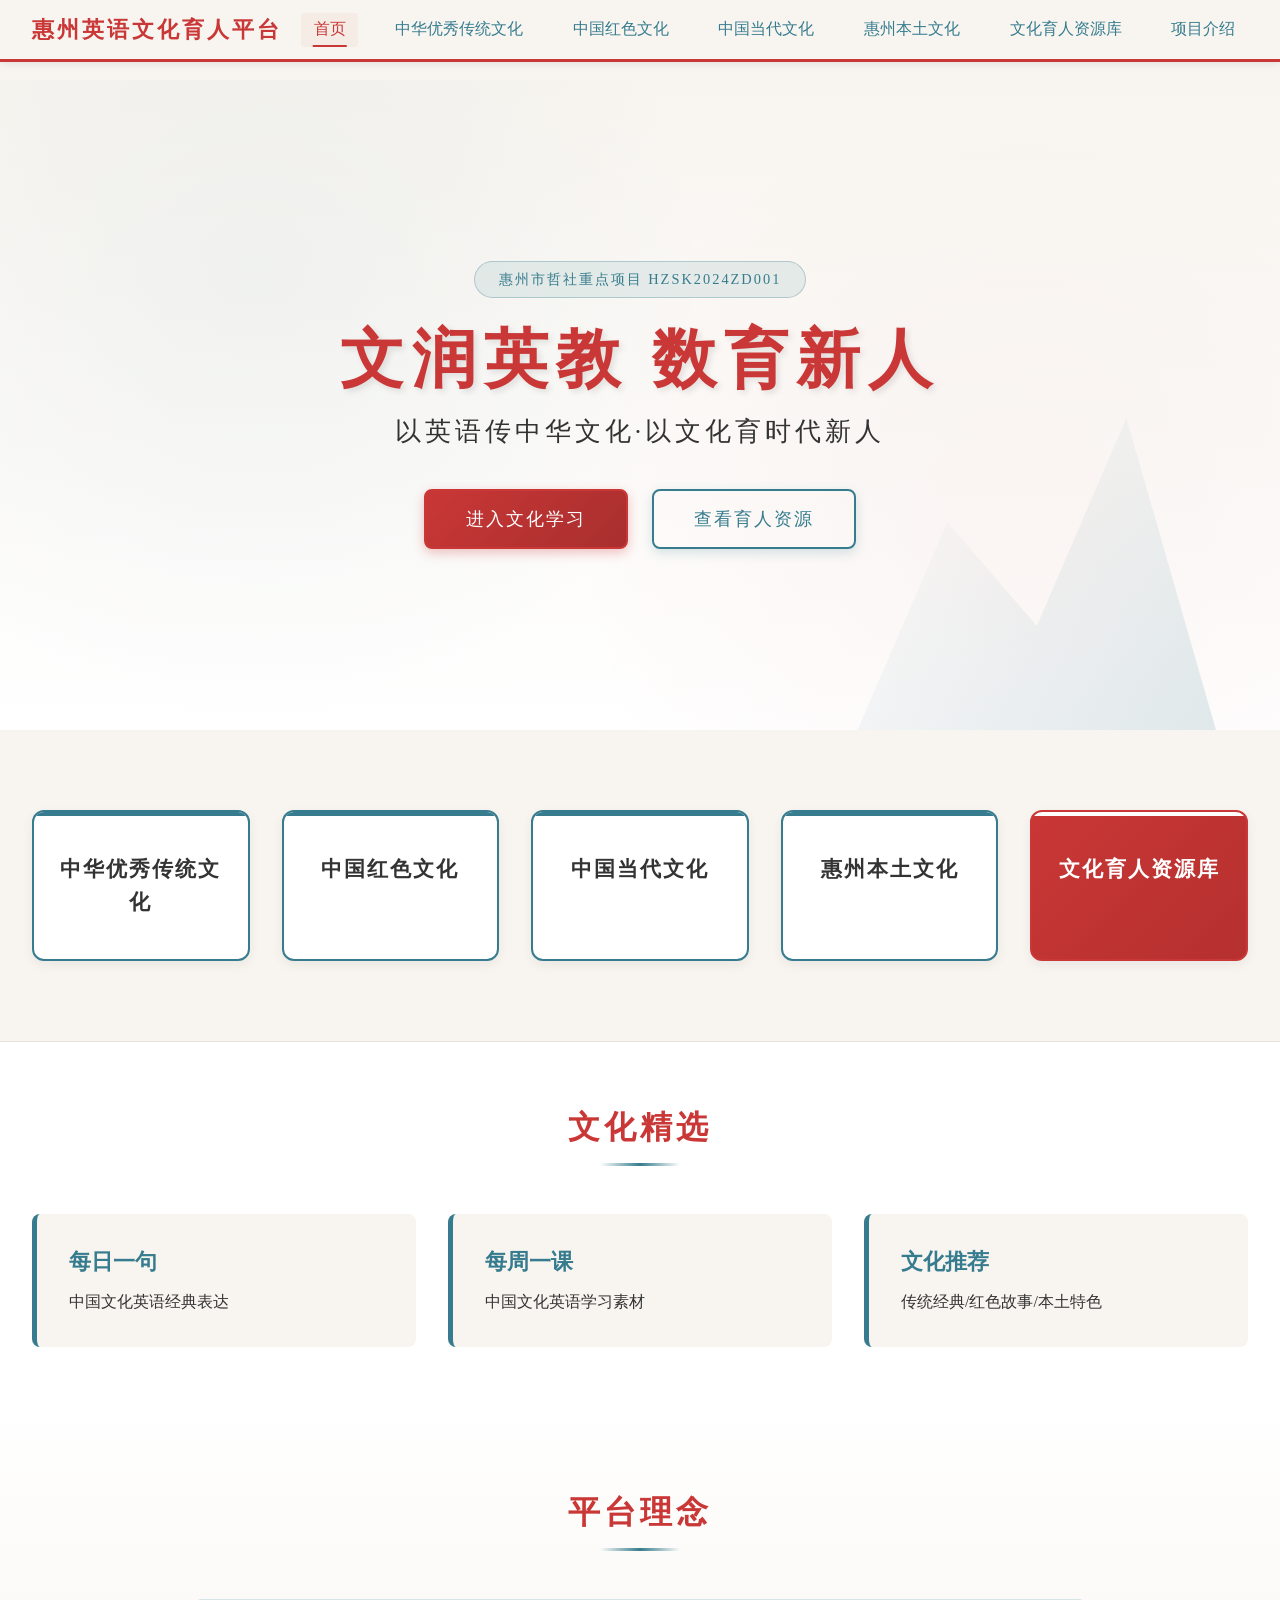
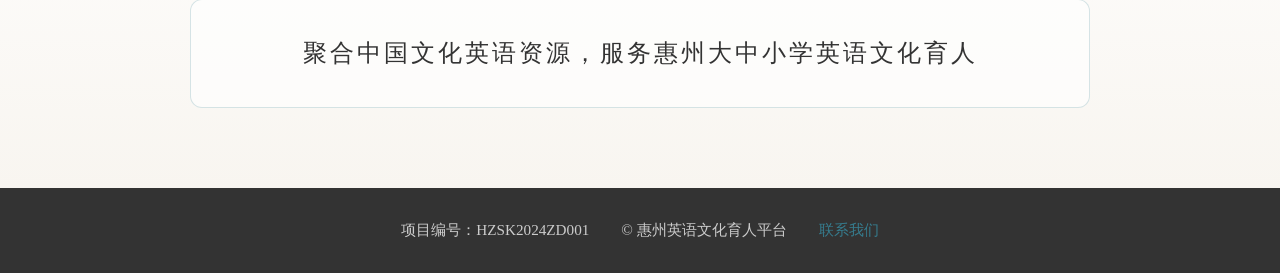
==== index.html @ 1f2c9851 "一和二" ====
<!DOCTYPE html>
<html lang="zh-CN">
<head>
    <meta charset="UTF-8">
    <meta name="viewport" content="width=device-width, initial-scale=1.0">
    <title>文润英教 数育新人 - 惠州英语文化育人平台</title>
    <style>
        * {
            margin: 0;
            padding: 0;
            box-sizing: border-box;
        }

        :root {
            --china-red: #C93736;
            --elegant-cyan: #367C8E;
            --beige-bg: #F8F5F0;
            --text-dark: #333333;
            --text-light: #ffffff;
        }

        body {
            min-height: 100vh;
            background-color: var(--beige-bg);
            font-family: "Songti SC", "SimSun", serif;
            color: var(--text-dark);
            overflow-x: hidden;
        }

        /* 顶部固定导航 */
        .main-header {
            position: fixed;
            top: 0;
            width: 100%;
            background: rgba(248, 245, 240, 0.98);
            border-bottom: 3px solid var(--china-red);
            z-index: 1000;
            box-shadow: 0 2px 8px rgba(0,0,0,0.08);
        }

        .nav-container {
            max-width: 1400px;
            margin: 0 auto;
            padding: 0.8rem 2rem;
            display: flex;
            justify-content: space-between;
            align-items: center;
        }

        .logo-area {
            font-size: 1.4rem;
            font-weight: bold;
            color: var(--china-red);
            letter-spacing: 3px;
        }

        .nav-menu {
            display: flex;
            gap: 1.5rem;
            flex-wrap: wrap;
        }

        .nav-item {
            text-decoration: none;
            color: var(--elegant-cyan);
            font-size: 1rem;
            font-weight: 500;
            padding: 0.4rem 0.8rem;
            border-radius: 4px;
            transition: all 0.3s ease;
            position: relative;
        }

        .nav-item:hover,
        .nav-item.active {
            color: var(--china-red);
            background: rgba(201, 55, 54, 0.05);
        }

        .nav-item.active::after {
            content: "";
            position: absolute;
            bottom: 0;
            left: 50%;
            transform: translateX(-50%);
            width: 60%;
            height: 2px;
            background: var(--china-red);
        }

        /* Banner 区域 */
        .banner-section {
            margin-top: 80px;
            min-height: 650px;
            display: flex;
            align-items: center;
            justify-content: center;
            text-align: center;
            position: relative;
            overflow: hidden;
            background: linear-gradient(180deg, var(--beige-bg) 0%, #fff 100%);
        }

        /* 祥云背景装饰 */
        .banner-section::before {
            content: "";
            position: absolute;
            top: 0;
            left: 0;
            right: 0;
            bottom: 0;
            background-image: 
                radial-gradient(circle at 20% 30%, rgba(54, 124, 142, 0.08) 0%, transparent 40%),
                radial-gradient(circle at 80% 70%, rgba(201, 55, 54, 0.06) 0%, transparent 40%);
            opacity: 0.6;
            z-index: 0;
        }

        /* 东坡剪影装饰（右侧） */
        .dongpo-silhouette {
            position: absolute;
            right: 5%;
            bottom: 0;
            width: 35%;
            height: 80%;
            background: linear-gradient(135deg, transparent 40%, rgba(54, 124, 142, 0.15) 100%);
            clip-path: polygon(20% 100%, 40% 60%, 60% 80%, 80% 40%, 100% 100%);
            z-index: 0;
        }

        .banner-content {
            position: relative;
            z-index: 1;
            max-width: 900px;
            padding: 0 2rem;
        }

        .project-tag {
            display: inline-block;
            background: rgba(54, 124, 142, 0.1);
            color: var(--elegant-cyan);
            padding: 0.5rem 1.5rem;
            border-radius: 50px;
            font-size: 0.9rem;
            letter-spacing: 2px;
            margin-bottom: 1.5rem;
            border: 1px solid rgba(54, 124, 142, 0.3);
        }

        .main-title {
            font-size: 4rem;
            color: var(--china-red);
            margin-bottom: 1rem;
            font-weight: bold;
            text-shadow: 3px 3px 6px rgba(0,0,0,0.1);
            letter-spacing: 8px;
            line-height: 1.2;
        }

        .sub-title {
            font-size: 1.6rem;
            color: var(--text-dark);
            margin-bottom: 2.5rem;
            letter-spacing: 4px;
            font-weight: 400;
        }

        .banner-actions {
            display: flex;
            gap: 1.5rem;
            justify-content: center;
            flex-wrap: wrap;
        }

        .btn {
            display: inline-block;
            padding: 1rem 2.5rem;
            font-size: 1.1rem;
            text-decoration: none;
            border-radius: 8px;
            transition: all 0.3s ease;
            font-weight: 500;
            letter-spacing: 2px;
            cursor: pointer;
        }

        .btn-primary {
            background: linear-gradient(135deg, var(--china-red), #a82f2e);
            color: var(--text-light);
            border: 2px solid var(--china-red);
            box-shadow: 0 4px 12px rgba(201, 55, 54, 0.3);
        }

        .btn-primary:hover {
            transform: translateY(-3px);
            box-shadow: 0 8px 20px rgba(201, 55, 54, 0.4);
        }

        .btn-secondary {
            background: transparent;
            color: var(--elegant-cyan);
            border: 2px solid var(--elegant-cyan);
            box-shadow: 0 4px 12px rgba(54, 124, 142, 0.2);
        }

        .btn-secondary:hover {
            background: rgba(54, 124, 142, 0.08);
            transform: translateY(-3px);
            box-shadow: 0 8px 20px rgba(54, 124, 142, 0.3);
        }

        /* 五大文化核心入口 */
        .core-entries-section {
            padding: 5rem 2rem;
            max-width: 1400px;
            margin: 0 auto;
        }

        .entry-grid {
            display: grid;
            grid-template-columns: repeat(5, 1fr);
            gap: 2rem;
        }

        .culture-card {
            background: #ffffff;
            border: 2px solid var(--elegant-cyan);
            border-radius: 12px;
            padding: 2.5rem 1.5rem;
            text-align: center;
            cursor: pointer;
            transition: all 0.3s ease;
            position: relative;
            overflow: hidden;
            box-shadow: 0 4px 12px rgba(0,0,0,0.06);
        }

        .culture-card::before {
            content: "";
            position: absolute;
            top: 0;
            left: 0;
            right: 0;
            height: 4px;
            background: var(--elegant-cyan);
            transition: all 0.3s;
        }

        .culture-card:hover {
            transform: translateY(-8px);
            box-shadow: 0 12px 28px rgba(0,0,0,0.12);
        }

        .culture-card:hover::before {
            height: 6px;
            background: var(--china-red);
        }

        .culture-card h3 {
            font-size: 1.3rem;
            color: var(--text-dark);
            font-weight: 600;
            letter-spacing: 2px;
            line-height: 1.6;
        }

        .culture-card.highlight {
            background: linear-gradient(135deg, var(--china-red), #b5302f);
            border-color: var(--china-red);
        }

        .culture-card.highlight h3 {
            color: var(--text-light);
        }

        .culture-card.highlight::before {
            background: var(--text-light);
        }

        /* 文化精选区 */
        .selection-section {
            padding: 4rem 2rem;
            background: #ffffff;
            border-top: 1px solid #e8e4dc;
        }

        .container {
            max-width: 1400px;
            margin: 0 auto;
        }

        .section-title {
            font-size: 2rem;
            color: var(--china-red);
            text-align: center;
            margin-bottom: 3rem;
            letter-spacing: 4px;
            position: relative;
            padding-bottom: 1rem;
        }

        .section-title::after {
            content: "";
            position: absolute;
            bottom: 0;
            left: 50%;
            transform: translateX(-50%);
            width: 80px;
            height: 3px;
            background: linear-gradient(90deg, transparent, var(--elegant-cyan), transparent);
        }

        .selection-grid {
            display: grid;
            grid-template-columns: repeat(3, 1fr);
            gap: 2rem;
        }

        .selection-item {
            background: var(--beige-bg);
            border-left: 5px solid var(--elegant-cyan);
            padding: 2rem;
            border-radius: 8px;
            transition: all 0.3s ease;
            cursor: pointer;
        }

        .selection-item:hover {
            transform: translateX(8px);
            box-shadow: 0 6px 16px rgba(0,0,0,0.08);
        }

        .selection-item h4 {
            font-size: 1.4rem;
            color: var(--elegant-cyan);
            margin-bottom: 0.8rem;
            font-weight: 600;
        }

        .selection-item p {
            font-size: 1rem;
            color: var(--text-dark);
            line-height: 1.6;
        }

        /* 平台理念区 */
        .concept-section {
            padding: 5rem 2rem;
            background: linear-gradient(180deg, #ffffff 0%, var(--beige-bg) 100%);
            text-align: center;
        }

        .concept-text {
            font-size: 1.5rem;
            color: var(--text-dark);
            max-width: 900px;
            margin: 0 auto;
            line-height: 1.8;
            letter-spacing: 3px;
            padding: 2rem;
            background: rgba(255,255,255,0.6);
            border-radius: 12px;
            border: 1px solid rgba(54, 124, 142, 0.2);
        }

        /* 底部Footer */
        .site-footer {
            background: var(--text-dark);
            color: #cccccc;
            padding: 2rem;
            text-align: center;
        }

        .footer-info {
            display: flex;
            justify-content: center;
            gap: 2rem;
            flex-wrap: wrap;
            font-size: 0.95rem;
        }

        .footer-link {
            color: var(--elegant-cyan);
            text-decoration: none;
            transition: color 0.3s;
        }

        .footer-link:hover {
            color: var(--china-red);
        }

        /* 响应式设计 */
        @media (max-width: 1200px) {
            .entry-grid {
                grid-template-columns: repeat(3, 1fr);
            }
            .culture-card:nth-child(4),
            .culture-card:nth-child(5) {
                grid-column: span 1;
            }
        }

        @media (max-width: 768px) {
            .nav-container {
                flex-direction: column;
                gap: 1rem;
            }
            .nav-menu {
                justify-content: center;
            }
            .main-title {
                font-size: 2.5rem;
                letter-spacing: 4px;
            }
            .sub-title {
                font-size: 1.2rem;
            }
            .entry-grid {
                grid-template-columns: repeat(2, 1fr);
            }
            .culture-card:nth-child(4),
            .culture-card:nth-child(5) {
                grid-column: span 1;
            }
            .selection-grid {
                grid-template-columns: 1fr;
            }
            .dongpo-silhouette {
                display: none;
            }
        }
    </style>
</head>
<body>
    <!-- 顶部固定导航 -->
    <header class="main-header">
        <div class="nav-container">
            <div class="logo-area">惠州英语文化育人平台</div>
            <nav class="nav-menu">
                <a href="index.html" class="nav-item active">首页</a>
                <a href="traditional-culture.html" class="nav-item">中华优秀传统文化</a>
                <a href="#" class="nav-item">中国红色文化</a>
                <a href="#" class="nav-item">中国当代文化</a>
                <a href="#" class="nav-item">惠州本土文化</a>
                <a href="#" class="nav-item">文化育人资源库</a>
                <a href="#" class="nav-item">项目介绍</a>
            </nav>
        </div>
    </header>

    <!-- 首屏 Banner -->
    <section class="banner-section">
        <div class="dongpo-silhouette"></div>
        <div class="banner-content">
            <div class="project-tag">惠州市哲社重点项目 HZSK2024ZD001</div>
            <h1 class="main-title">文润英教 数育新人</h1>
            <p class="sub-title">以英语传中华文化·以文化育时代新人</p>
            <div class="banner-actions">
                <a href="#" class="btn btn-primary">进入文化学习</a>
                <a href="#" class="btn btn-secondary">查看育人资源</a>
            </div>
        </div>
    </section>

    <!-- 五大文化核心入口 -->
    <section class="core-entries-section">
        <div class="entry-grid">
            <a href="traditional-culture.html" class="culture-card" style="text-decoration: none;">
                <h3>中华优秀传统文化</h3>
            </a>
            <div class="culture-card">
                <h3>中国红色文化</h3>
            </div>
            <div class="culture-card">
                <h3>中国当代文化</h3>
            </div>
            <div class="culture-card">
                <h3>惠州本土文化</h3>
            </div>
            <a href="#" class="culture-card highlight" style="text-decoration: none;">
                <h3>文化育人资源库</h3>
            </a>
        </div>
    </section>

    <!-- 文化精选区 -->
    <section class="selection-section">
        <div class="container">
            <h2 class="section-title">文化精选</h2>
            <div class="selection-grid">
                <div class="selection-item">
                    <h4>每日一句</h4>
                    <p>中国文化英语经典表达</p>
                </div>
                <div class="selection-item">
                    <h4>每周一课</h4>
                    <p>中国文化英语学习素材</p>
                </div>
                <div class="selection-item">
                    <h4>文化推荐</h4>
                    <p>传统经典/红色故事/本土特色</p>
                </div>
            </div>
        </div>
    </section>

    <!-- 平台理念区 -->
    <section class="concept-section">
        <div class="container">
            <h2 class="section-title">平台理念</h2>
            <p class="concept-text">聚合中国文化英语资源，服务惠州大中小学英语文化育人</p>
        </div>
    </section>

    <!-- 底部Footer -->
    <footer class="site-footer">
        <div class="footer-info">
            <span>项目编号：HZSK2024ZD001</span>
            <span>© 惠州英语文化育人平台</span>
            <a href="#" class="footer-link">联系我们</a>
        </div>
    </footer>

    <script>
        // 导航栏交互效果
        document.querySelectorAll('.nav-item').forEach(item => {
            item.addEventListener('click', function(e) {
                const href = this.getAttribute('href');
                
                // 如果是空链接，阻止默认行为并只切换激活状态
                if (href === '#') {
                    e.preventDefault();
                    document.querySelectorAll('.nav-item').forEach(nav => nav.classList.remove('active'));
                    this.classList.add('active');
                }
                // 如果是有效链接，允许正常跳转，不阻止默认行为
            });
        });

        // 卡片点击效果
        document.querySelectorAll('.culture-card, .selection-item').forEach(card => {
            card.addEventListener('click', function() {
                console.log('Navigating to:', this.querySelector('h3')?.textContent || this.querySelector('h4')?.textContent);
                // 后续可添加实际跳转逻辑
            });
        });
    </script>
</body>
</html>
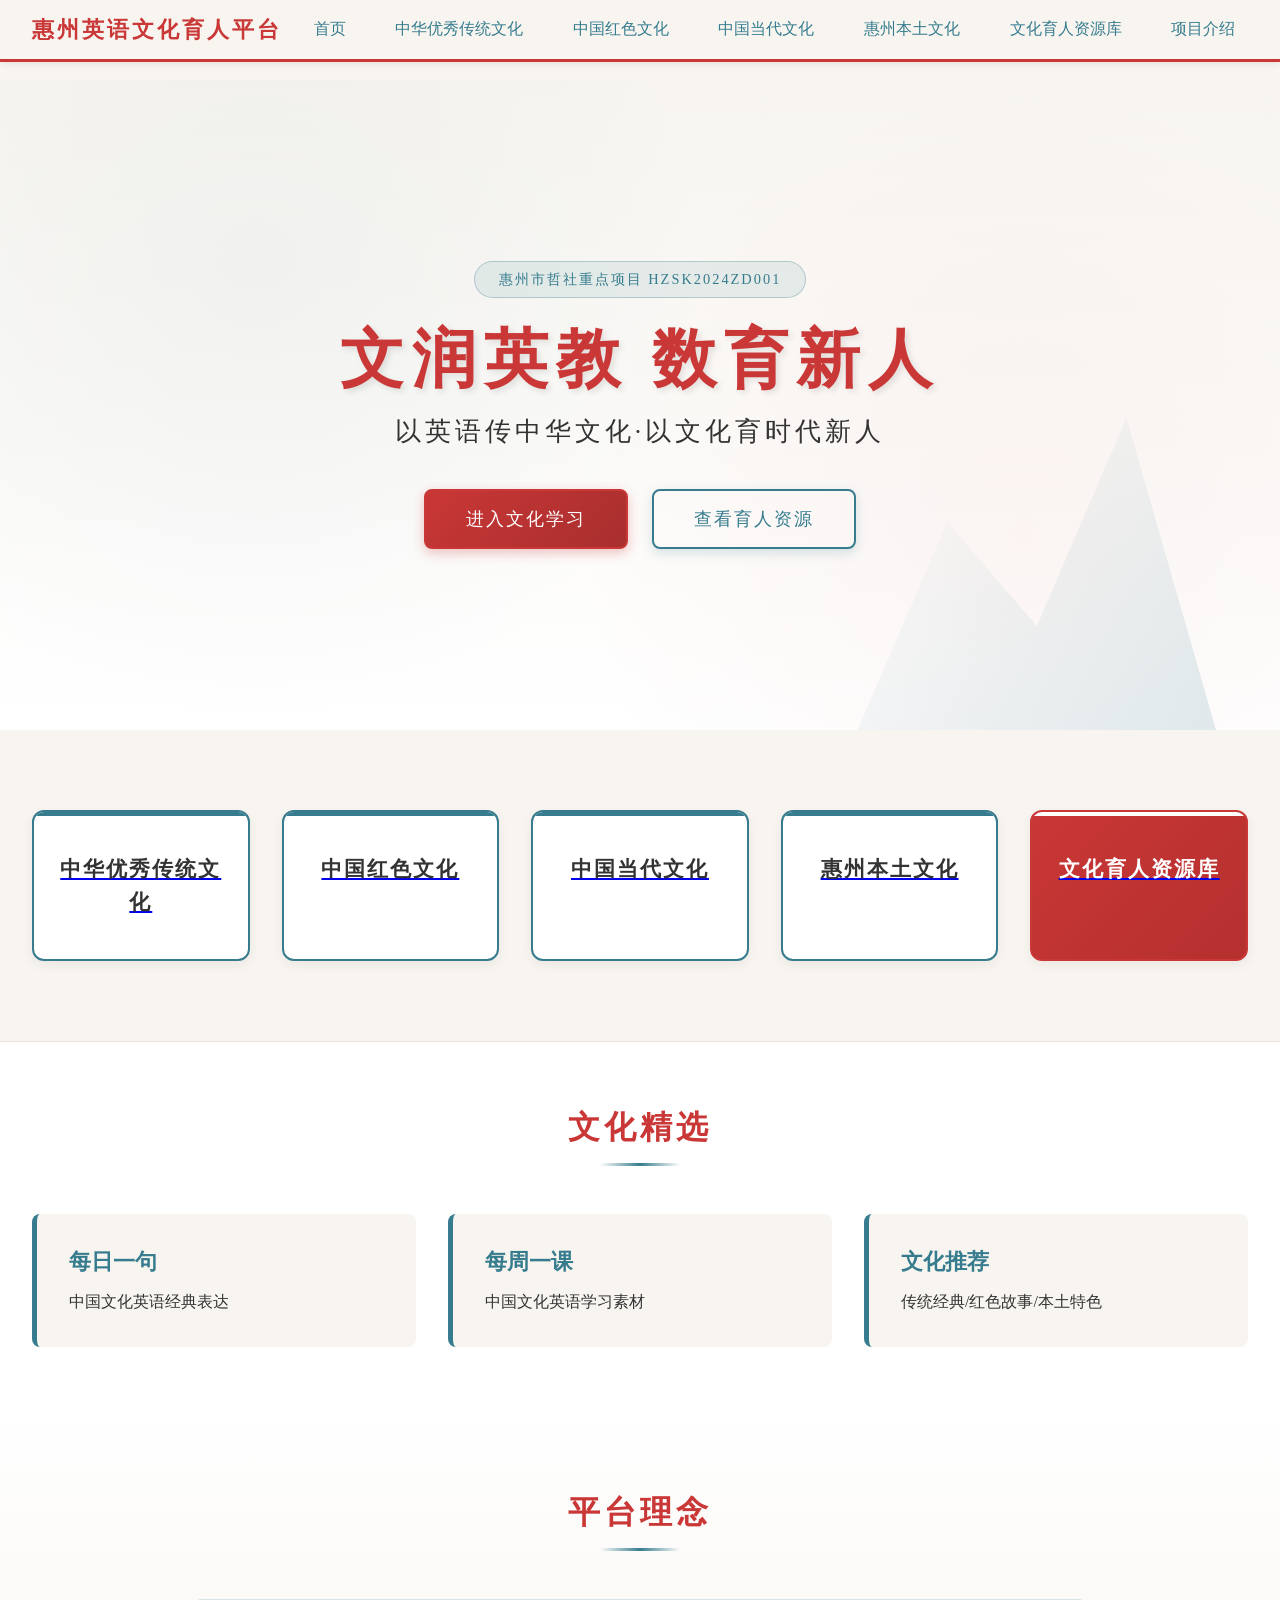
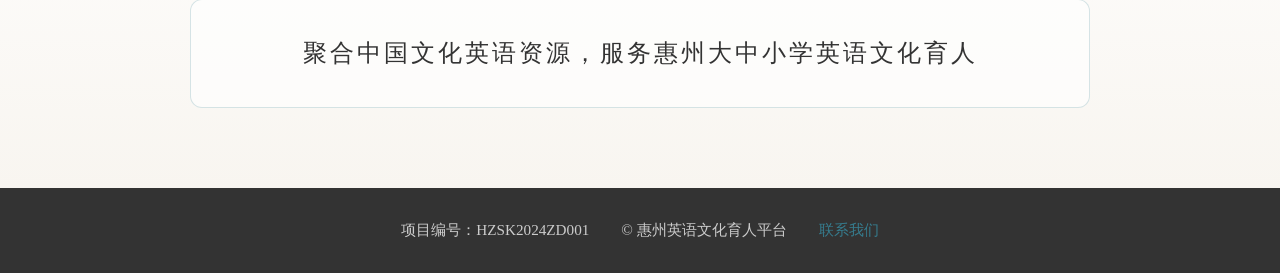
==== commit e5e99697: "new" ====
--- a/index.html
+++ b/index.html
@@ -2,448 +2,26 @@
 <html lang="zh-CN">
 <head>
     <meta charset="UTF-8">
-    <meta name="viewport" content="width=device-width, initial-scale=1.0">
+    <meta name="viewport" content="width=device-width, initial-scale=1.0, maximum-scale=1.0, user-scalable=no">
     <title>文润英教 数育新人 - 惠州英语文化育人平台</title>
-    <style>
-        * {
-            margin: 0;
-            padding: 0;
-            box-sizing: border-box;
-        }
-
-        :root {
-            --china-red: #C93736;
-            --elegant-cyan: #367C8E;
-            --beige-bg: #F8F5F0;
-            --text-dark: #333333;
-            --text-light: #ffffff;
-        }
-
-        body {
-            min-height: 100vh;
-            background-color: var(--beige-bg);
-            font-family: "Songti SC", "SimSun", serif;
-            color: var(--text-dark);
-            overflow-x: hidden;
-        }
-
-        /* 顶部固定导航 */
-        .main-header {
-            position: fixed;
-            top: 0;
-            width: 100%;
-            background: rgba(248, 245, 240, 0.98);
-            border-bottom: 3px solid var(--china-red);
-            z-index: 1000;
-            box-shadow: 0 2px 8px rgba(0,0,0,0.08);
-        }
-
-        .nav-container {
-            max-width: 1400px;
-            margin: 0 auto;
-            padding: 0.8rem 2rem;
-            display: flex;
-            justify-content: space-between;
-            align-items: center;
-        }
-
-        .logo-area {
-            font-size: 1.4rem;
-            font-weight: bold;
-            color: var(--china-red);
-            letter-spacing: 3px;
-        }
-
-        .nav-menu {
-            display: flex;
-            gap: 1.5rem;
-            flex-wrap: wrap;
-        }
-
-        .nav-item {
-            text-decoration: none;
-            color: var(--elegant-cyan);
-            font-size: 1rem;
-            font-weight: 500;
-            padding: 0.4rem 0.8rem;
-            border-radius: 4px;
-            transition: all 0.3s ease;
-            position: relative;
-        }
-
-        .nav-item:hover,
-        .nav-item.active {
-            color: var(--china-red);
-            background: rgba(201, 55, 54, 0.05);
-        }
-
-        .nav-item.active::after {
-            content: "";
-            position: absolute;
-            bottom: 0;
-            left: 50%;
-            transform: translateX(-50%);
-            width: 60%;
-            height: 2px;
-            background: var(--china-red);
-        }
-
-        /* Banner 区域 */
-        .banner-section {
-            margin-top: 80px;
-            min-height: 650px;
-            display: flex;
-            align-items: center;
-            justify-content: center;
-            text-align: center;
-            position: relative;
-            overflow: hidden;
-            background: linear-gradient(180deg, var(--beige-bg) 0%, #fff 100%);
-        }
-
-        /* 祥云背景装饰 */
-        .banner-section::before {
-            content: "";
-            position: absolute;
-            top: 0;
-            left: 0;
-            right: 0;
-            bottom: 0;
-            background-image: 
-                radial-gradient(circle at 20% 30%, rgba(54, 124, 142, 0.08) 0%, transparent 40%),
-                radial-gradient(circle at 80% 70%, rgba(201, 55, 54, 0.06) 0%, transparent 40%);
-            opacity: 0.6;
-            z-index: 0;
-        }
-
-        /* 东坡剪影装饰（右侧） */
-        .dongpo-silhouette {
-            position: absolute;
-            right: 5%;
-            bottom: 0;
-            width: 35%;
-            height: 80%;
-            background: linear-gradient(135deg, transparent 40%, rgba(54, 124, 142, 0.15) 100%);
-            clip-path: polygon(20% 100%, 40% 60%, 60% 80%, 80% 40%, 100% 100%);
-            z-index: 0;
-        }
-
-        .banner-content {
-            position: relative;
-            z-index: 1;
-            max-width: 900px;
-            padding: 0 2rem;
-        }
-
-        .project-tag {
-            display: inline-block;
-            background: rgba(54, 124, 142, 0.1);
-            color: var(--elegant-cyan);
-            padding: 0.5rem 1.5rem;
-            border-radius: 50px;
-            font-size: 0.9rem;
-            letter-spacing: 2px;
-            margin-bottom: 1.5rem;
-            border: 1px solid rgba(54, 124, 142, 0.3);
-        }
-
-        .main-title {
-            font-size: 4rem;
-            color: var(--china-red);
-            margin-bottom: 1rem;
-            font-weight: bold;
-            text-shadow: 3px 3px 6px rgba(0,0,0,0.1);
-            letter-spacing: 8px;
-            line-height: 1.2;
-        }
-
-        .sub-title {
-            font-size: 1.6rem;
-            color: var(--text-dark);
-            margin-bottom: 2.5rem;
-            letter-spacing: 4px;
-            font-weight: 400;
-        }
-
-        .banner-actions {
-            display: flex;
-            gap: 1.5rem;
-            justify-content: center;
-            flex-wrap: wrap;
-        }
-
-        .btn {
-            display: inline-block;
-            padding: 1rem 2.5rem;
-            font-size: 1.1rem;
-            text-decoration: none;
-            border-radius: 8px;
-            transition: all 0.3s ease;
-            font-weight: 500;
-            letter-spacing: 2px;
-            cursor: pointer;
-        }
-
-        .btn-primary {
-            background: linear-gradient(135deg, var(--china-red), #a82f2e);
-            color: var(--text-light);
-            border: 2px solid var(--china-red);
-            box-shadow: 0 4px 12px rgba(201, 55, 54, 0.3);
-        }
-
-        .btn-primary:hover {
-            transform: translateY(-3px);
-            box-shadow: 0 8px 20px rgba(201, 55, 54, 0.4);
-        }
-
-        .btn-secondary {
-            background: transparent;
-            color: var(--elegant-cyan);
-            border: 2px solid var(--elegant-cyan);
-            box-shadow: 0 4px 12px rgba(54, 124, 142, 0.2);
-        }
-
-        .btn-secondary:hover {
-            background: rgba(54, 124, 142, 0.08);
-            transform: translateY(-3px);
-            box-shadow: 0 8px 20px rgba(54, 124, 142, 0.3);
-        }
-
-        /* 五大文化核心入口 */
-        .core-entries-section {
-            padding: 5rem 2rem;
-            max-width: 1400px;
-            margin: 0 auto;
-        }
-
-        .entry-grid {
-            display: grid;
-            grid-template-columns: repeat(5, 1fr);
-            gap: 2rem;
-        }
-
-        .culture-card {
-            background: #ffffff;
-            border: 2px solid var(--elegant-cyan);
-            border-radius: 12px;
-            padding: 2.5rem 1.5rem;
-            text-align: center;
-            cursor: pointer;
-            transition: all 0.3s ease;
-            position: relative;
-            overflow: hidden;
-            box-shadow: 0 4px 12px rgba(0,0,0,0.06);
-        }
-
-        .culture-card::before {
-            content: "";
-            position: absolute;
-            top: 0;
-            left: 0;
-            right: 0;
-            height: 4px;
-            background: var(--elegant-cyan);
-            transition: all 0.3s;
-        }
-
-        .culture-card:hover {
-            transform: translateY(-8px);
-            box-shadow: 0 12px 28px rgba(0,0,0,0.12);
-        }
-
-        .culture-card:hover::before {
-            height: 6px;
-            background: var(--china-red);
-        }
-
-        .culture-card h3 {
-            font-size: 1.3rem;
-            color: var(--text-dark);
-            font-weight: 600;
-            letter-spacing: 2px;
-            line-height: 1.6;
-        }
-
-        .culture-card.highlight {
-            background: linear-gradient(135deg, var(--china-red), #b5302f);
-            border-color: var(--china-red);
-        }
-
-        .culture-card.highlight h3 {
-            color: var(--text-light);
-        }
-
-        .culture-card.highlight::before {
-            background: var(--text-light);
-        }
-
-        /* 文化精选区 */
-        .selection-section {
-            padding: 4rem 2rem;
-            background: #ffffff;
-            border-top: 1px solid #e8e4dc;
-        }
-
-        .container {
-            max-width: 1400px;
-            margin: 0 auto;
-        }
-
-        .section-title {
-            font-size: 2rem;
-            color: var(--china-red);
-            text-align: center;
-            margin-bottom: 3rem;
-            letter-spacing: 4px;
-            position: relative;
-            padding-bottom: 1rem;
-        }
-
-        .section-title::after {
-            content: "";
-            position: absolute;
-            bottom: 0;
-            left: 50%;
-            transform: translateX(-50%);
-            width: 80px;
-            height: 3px;
-            background: linear-gradient(90deg, transparent, var(--elegant-cyan), transparent);
-        }
-
-        .selection-grid {
-            display: grid;
-            grid-template-columns: repeat(3, 1fr);
-            gap: 2rem;
-        }
-
-        .selection-item {
-            background: var(--beige-bg);
-            border-left: 5px solid var(--elegant-cyan);
-            padding: 2rem;
-            border-radius: 8px;
-            transition: all 0.3s ease;
-            cursor: pointer;
-        }
-
-        .selection-item:hover {
-            transform: translateX(8px);
-            box-shadow: 0 6px 16px rgba(0,0,0,0.08);
-        }
-
-        .selection-item h4 {
-            font-size: 1.4rem;
-            color: var(--elegant-cyan);
-            margin-bottom: 0.8rem;
-            font-weight: 600;
-        }
-
-        .selection-item p {
-            font-size: 1rem;
-            color: var(--text-dark);
-            line-height: 1.6;
-        }
-
-        /* 平台理念区 */
-        .concept-section {
-            padding: 5rem 2rem;
-            background: linear-gradient(180deg, #ffffff 0%, var(--beige-bg) 100%);
-            text-align: center;
-        }
-
-        .concept-text {
-            font-size: 1.5rem;
-            color: var(--text-dark);
-            max-width: 900px;
-            margin: 0 auto;
-            line-height: 1.8;
-            letter-spacing: 3px;
-            padding: 2rem;
-            background: rgba(255,255,255,0.6);
-            border-radius: 12px;
-            border: 1px solid rgba(54, 124, 142, 0.2);
-        }
-
-        /* 底部Footer */
-        .site-footer {
-            background: var(--text-dark);
-            color: #cccccc;
-            padding: 2rem;
-            text-align: center;
-        }
-
-        .footer-info {
-            display: flex;
-            justify-content: center;
-            gap: 2rem;
-            flex-wrap: wrap;
-            font-size: 0.95rem;
-        }
-
-        .footer-link {
-            color: var(--elegant-cyan);
-            text-decoration: none;
-            transition: color 0.3s;
-        }
-
-        .footer-link:hover {
-            color: var(--china-red);
-        }
-
-        /* 响应式设计 */
-        @media (max-width: 1200px) {
-            .entry-grid {
-                grid-template-columns: repeat(3, 1fr);
-            }
-            .culture-card:nth-child(4),
-            .culture-card:nth-child(5) {
-                grid-column: span 1;
-            }
-        }
-
-        @media (max-width: 768px) {
-            .nav-container {
-                flex-direction: column;
-                gap: 1rem;
-            }
-            .nav-menu {
-                justify-content: center;
-            }
-            .main-title {
-                font-size: 2.5rem;
-                letter-spacing: 4px;
-            }
-            .sub-title {
-                font-size: 1.2rem;
-            }
-            .entry-grid {
-                grid-template-columns: repeat(2, 1fr);
-            }
-            .culture-card:nth-child(4),
-            .culture-card:nth-child(5) {
-                grid-column: span 1;
-            }
-            .selection-grid {
-                grid-template-columns: 1fr;
-            }
-            .dongpo-silhouette {
-                display: none;
-            }
-        }
-    </style>
+    <link rel="stylesheet" href="css/index.css?v=20260321">
 </head>
 <body>
     <!-- 顶部固定导航 -->
     <header class="main-header">
         <div class="nav-container">
             <div class="logo-area">惠州英语文化育人平台</div>
-            <nav class="nav-menu">
-                <a href="index.html" class="nav-item active">首页</a>
+            <button class="nav-toggle" id="navToggle" aria-label="切换导航菜单">
+                <span class="toggle-icon"></span>
+            </button>
+            <nav class="nav-menu" id="navMenu">
+                <a href="index.html" class="nav-item">首页</a>
                 <a href="traditional-culture.html" class="nav-item">中华优秀传统文化</a>
-                <a href="#" class="nav-item">中国红色文化</a>
-                <a href="#" class="nav-item">中国当代文化</a>
-                <a href="#" class="nav-item">惠州本土文化</a>
-                <a href="#" class="nav-item">文化育人资源库</a>
-                <a href="#" class="nav-item">项目介绍</a>
+                <a href="red-culture.html" class="nav-item">中国红色文化</a>
+                <a href="contemporary-culture.html" class="nav-item">中国当代文化</a>
+                <a href="local-culture.html" class="nav-item">惠州本土文化</a>
+                <a href="resource-library.html" class="nav-item">文化育人资源库</a>
+                <a href="project-about.html" class="nav-item">项目介绍</a>
             </nav>
         </div>
     </header>
@@ -465,19 +43,19 @@
     <!-- 五大文化核心入口 -->
     <section class="core-entries-section">
         <div class="entry-grid">
-            <a href="traditional-culture.html" class="culture-card" style="text-decoration: none;">
+            <a href="traditional-culture.html" class="culture-card">
                 <h3>中华优秀传统文化</h3>
             </a>
-            <div class="culture-card">
+            <a href="red-culture.html" class="culture-card">
                 <h3>中国红色文化</h3>
-            </div>
-            <div class="culture-card">
+            </a>
+            <a href="contemporary-culture.html" class="culture-card">
                 <h3>中国当代文化</h3>
-            </div>
-            <div class="culture-card">
+            </a>
+            <a href="local-culture.html" class="culture-card">
                 <h3>惠州本土文化</h3>
-            </div>
-            <a href="#" class="culture-card highlight" style="text-decoration: none;">
+            </a>
+            <a href="resource-library.html" class="culture-card highlight">
                 <h3>文化育人资源库</h3>
             </a>
         </div>
@@ -521,29 +99,6 @@
         </div>
     </footer>
 
-    <script>
-        // 导航栏交互效果
-        document.querySelectorAll('.nav-item').forEach(item => {
-            item.addEventListener('click', function(e) {
-                const href = this.getAttribute('href');
-                
-                // 如果是空链接，阻止默认行为并只切换激活状态
-                if (href === '#') {
-                    e.preventDefault();
-                    document.querySelectorAll('.nav-item').forEach(nav => nav.classList.remove('active'));
-                    this.classList.add('active');
-                }
-                // 如果是有效链接，允许正常跳转，不阻止默认行为
-            });
-        });
-
-        // 卡片点击效果
-        document.querySelectorAll('.culture-card, .selection-item').forEach(card => {
-            card.addEventListener('click', function() {
-                console.log('Navigating to:', this.querySelector('h3')?.textContent || this.querySelector('h4')?.textContent);
-                // 后续可添加实际跳转逻辑
-            });
-        });
-    </script>
+    <script src="js/index.js"></script>
 </body>
 </html>
--- a/css/index.css
+++ b/css/index.css
@@ -0,0 +1,689 @@
+* {
+    margin: 0;
+    padding: 0;
+    box-sizing: border-box;
+}
+
+:root {
+    --china-red: #C93736;
+    --elegant-cyan: #367C8E;
+    --beige-bg: #F8F5F0;
+    --text-dark: #333333;
+    --text-light: #ffffff;
+}
+
+body {
+    min-height: 100vh;
+    background-color: var(--beige-bg);
+    font-family: "Songti SC", "SimSun", serif;
+    color: var(--text-dark);
+    overflow-x: hidden;
+}
+
+/* 顶部固定导航 */
+.main-header {
+    position: fixed;
+    top: 0;
+    width: 100%;
+    background: rgba(248, 245, 240, 0.98);
+    border-bottom: 3px solid var(--china-red);
+    z-index: 1000;
+    box-shadow: 0 2px 8px rgba(0,0,0,0.08);
+}
+
+.nav-container {
+    max-width: 1400px;
+    margin: 0 auto;
+    padding: 0.8rem 2rem;
+    display: flex;
+    justify-content: space-between;
+    align-items: center;
+}
+
+.logo-area {
+    font-size: 1.4rem;
+    font-weight: bold;
+    color: var(--china-red);
+    letter-spacing: 3px;
+}
+
+.nav-menu {
+    display: flex;
+    gap: 1.5rem;
+    flex-wrap: wrap;
+}
+
+/* 移动端导航折叠按钮 */
+.nav-toggle {
+    display: none;
+    background: transparent;
+    border: none;
+    cursor: pointer;
+    padding: 0.5rem;
+    z-index: 1001;
+}
+
+.toggle-icon {
+    display: block;
+    width: 24px;
+    height: 3px;
+    background: var(--china-red);
+    position: relative;
+    transition: all 0.3s ease;
+}
+
+.toggle-icon::before,
+.toggle-icon::after {
+    content: '';
+    position: absolute;
+    width: 24px;
+    height: 3px;
+    background: var(--china-red);
+    transition: all 0.3s ease;
+}
+
+.toggle-icon::before {
+    top: -7px;
+}
+
+.toggle-icon::after {
+    top: 7px;
+}
+
+/* 展开状态 */
+.nav-toggle.active .toggle-icon {
+    background: transparent;
+}
+
+.nav-toggle.active .toggle-icon::before {
+    transform: rotate(45deg);
+    top: 0;
+}
+
+.nav-toggle.active .toggle-icon::after {
+    transform: rotate(-45deg);
+    top: 0;
+}
+
+.nav-item {
+    text-decoration: none;
+    color: var(--elegant-cyan);
+    font-size: 1rem;
+    font-weight: 500;
+    padding: 0.4rem 0.8rem;
+    border-radius: 4px;
+    transition: all 0.3s ease;
+    position: relative;
+}
+
+.nav-item:hover,
+.nav-item.active {
+    color: var(--china-red);
+    background: rgba(201, 55, 54, 0.05);
+}
+
+.nav-item.active::after {
+    content: "";
+    position: absolute;
+    bottom: 0;
+    left: 50%;
+    transform: translateX(-50%);
+    width: 60%;
+    height: 2px;
+    background: var(--china-red);
+}
+
+/* Banner 区域 */
+.banner-section {
+    margin-top: 80px;
+    min-height: 650px;
+    display: flex;
+    align-items: center;
+    justify-content: center;
+    text-align: center;
+    position: relative;
+    overflow: hidden;
+    background: linear-gradient(180deg, var(--beige-bg) 0%, #fff 100%);
+}
+
+/* 祥云背景装饰 */
+.banner-section::before {
+    content: "";
+    position: absolute;
+    top: 0;
+    left: 0;
+    right: 0;
+    bottom: 0;
+    background-image: 
+        radial-gradient(circle at 20% 30%, rgba(54, 124, 142, 0.08) 0%, transparent 40%),
+        radial-gradient(circle at 80% 70%, rgba(201, 55, 54, 0.06) 0%, transparent 40%);
+    opacity: 0.6;
+    z-index: 0;
+}
+
+/* 东坡剪影装饰（右侧） */
+.dongpo-silhouette {
+    position: absolute;
+    right: 5%;
+    bottom: 0;
+    width: 35%;
+    height: 80%;
+    background: linear-gradient(135deg, transparent 40%, rgba(54, 124, 142, 0.15) 100%);
+    clip-path: polygon(20% 100%, 40% 60%, 60% 80%, 80% 40%, 100% 100%);
+    z-index: 0;
+}
+
+.banner-content {
+    position: relative;
+    z-index: 1;
+    max-width: 900px;
+    padding: 0 2rem;
+}
+
+.project-tag {
+    display: inline-block;
+    background: rgba(54, 124, 142, 0.1);
+    color: var(--elegant-cyan);
+    padding: 0.5rem 1.5rem;
+    border-radius: 50px;
+    font-size: 0.9rem;
+    letter-spacing: 2px;
+    margin-bottom: 1.5rem;
+    border: 1px solid rgba(54, 124, 142, 0.3);
+}
+
+.main-title {
+    font-size: 4rem;
+    color: var(--china-red);
+    margin-bottom: 1rem;
+    font-weight: bold;
+    text-shadow: 3px 3px 6px rgba(0,0,0,0.1);
+    letter-spacing: 8px;
+    line-height: 1.2;
+}
+
+.sub-title {
+    font-size: 1.6rem;
+    color: var(--text-dark);
+    margin-bottom: 2.5rem;
+    letter-spacing: 4px;
+    font-weight: 400;
+}
+
+.banner-actions {
+    display: flex;
+    gap: 1.5rem;
+    justify-content: center;
+    flex-wrap: wrap;
+}
+
+.btn {
+    display: inline-block;
+    padding: 1rem 2.5rem;
+    font-size: 1.1rem;
+    text-decoration: none;
+    border-radius: 8px;
+    transition: all 0.3s ease;
+    font-weight: 500;
+    letter-spacing: 2px;
+    cursor: pointer;
+}
+
+.btn-primary {
+    background: linear-gradient(135deg, var(--china-red), #a82f2e);
+    color: var(--text-light);
+    border: 2px solid var(--china-red);
+    box-shadow: 0 4px 12px rgba(201, 55, 54, 0.3);
+}
+
+.btn-primary:hover {
+    transform: translateY(-3px);
+    box-shadow: 0 8px 20px rgba(201, 55, 54, 0.4);
+}
+
+.btn-secondary {
+    background: transparent;
+    color: var(--elegant-cyan);
+    border: 2px solid var(--elegant-cyan);
+    box-shadow: 0 4px 12px rgba(54, 124, 142, 0.2);
+}
+
+.btn-secondary:hover {
+    background: rgba(54, 124, 142, 0.08);
+    transform: translateY(-3px);
+    box-shadow: 0 8px 20px rgba(54, 124, 142, 0.3);
+}
+
+/* 五大文化核心入口 */
+.core-entries-section {
+    padding: 5rem 2rem;
+    max-width: 1400px;
+    margin: 0 auto;
+}
+
+.entry-grid {
+    display: grid;
+    grid-template-columns: repeat(5, 1fr);
+    gap: 2rem;
+}
+
+.culture-card {
+    background: #ffffff;
+    border: 2px solid var(--elegant-cyan);
+    border-radius: 12px;
+    padding: 2.5rem 1.5rem;
+    text-align: center;
+    cursor: pointer;
+    transition: all 0.3s ease;
+    position: relative;
+    overflow: hidden;
+    box-shadow: 0 4px 12px rgba(0,0,0,0.06);
+}
+
+.culture-card::before {
+    content: "";
+    position: absolute;
+    top: 0;
+    left: 0;
+    right: 0;
+    height: 4px;
+    background: var(--elegant-cyan);
+    transition: all 0.3s;
+}
+
+.culture-card:hover {
+    transform: translateY(-8px);
+    box-shadow: 0 12px 28px rgba(0,0,0,0.12);
+}
+
+.culture-card:hover::before {
+    height: 6px;
+    background: var(--china-red);
+}
+
+.culture-card h3 {
+    font-size: 1.3rem;
+    color: var(--text-dark);
+    font-weight: 600;
+    letter-spacing: 2px;
+    line-height: 1.6;
+}
+
+.culture-card.highlight {
+    background: linear-gradient(135deg, var(--china-red), #b5302f);
+    border-color: var(--china-red);
+}
+
+.culture-card.highlight h3 {
+    color: var(--text-light);
+}
+
+.culture-card.highlight::before {
+    background: var(--text-light);
+}
+
+/* 文化精选区 */
+.selection-section {
+    padding: 4rem 2rem;
+    background: #ffffff;
+    border-top: 1px solid #e8e4dc;
+}
+
+.container {
+    max-width: 1400px;
+    margin: 0 auto;
+}
+
+.section-title {
+    font-size: 2rem;
+    color: var(--china-red);
+    text-align: center;
+    margin-bottom: 3rem;
+    letter-spacing: 4px;
+    position: relative;
+    padding-bottom: 1rem;
+}
+
+.section-title::after {
+    content: "";
+    position: absolute;
+    bottom: 0;
+    left: 50%;
+    transform: translateX(-50%);
+    width: 80px;
+    height: 3px;
+    background: linear-gradient(90deg, transparent, var(--elegant-cyan), transparent);
+}
+
+.selection-grid {
+    display: grid;
+    grid-template-columns: repeat(3, 1fr);
+    gap: 2rem;
+}
+
+.selection-item {
+    background: var(--beige-bg);
+    border-left: 5px solid var(--elegant-cyan);
+    padding: 2rem;
+    border-radius: 8px;
+    transition: all 0.3s ease;
+    cursor: pointer;
+}
+
+.selection-item:hover {
+    transform: translateX(8px);
+    box-shadow: 0 6px 16px rgba(0,0,0,0.08);
+}
+
+.selection-item h4 {
+    font-size: 1.4rem;
+    color: var(--elegant-cyan);
+    margin-bottom: 0.8rem;
+    font-weight: 600;
+}
+
+.selection-item p {
+    font-size: 1rem;
+    color: var(--text-dark);
+    line-height: 1.6;
+}
+
+/* 平台理念区 */
+.concept-section {
+    padding: 5rem 2rem;
+    background: linear-gradient(180deg, #ffffff 0%, var(--beige-bg) 100%);
+    text-align: center;
+}
+
+.concept-text {
+    font-size: 1.5rem;
+    color: var(--text-dark);
+    max-width: 900px;
+    margin: 0 auto;
+    line-height: 1.8;
+    letter-spacing: 3px;
+    padding: 2rem;
+    background: rgba(255,255,255,0.6);
+    border-radius: 12px;
+    border: 1px solid rgba(54, 124, 142, 0.2);
+}
+
+/* 底部 Footer */
+.site-footer {
+    background: var(--text-dark);
+    color: #cccccc;
+    padding: 2rem;
+    text-align: center;
+}
+
+.footer-info {
+    display: flex;
+    justify-content: center;
+    gap: 2rem;
+    flex-wrap: wrap;
+    font-size: 0.95rem;
+}
+
+.footer-link {
+    color: var(--elegant-cyan);
+    text-decoration: none;
+    transition: color 0.3s;
+}
+
+.footer-link:hover {
+    color: var(--china-red);
+}
+
+/* 响应式设计 - 等比例缩放适配 */
+@media (max-width: 1200px) {
+    /* 保持布局不变，仅调整整体大小 */
+    html {
+        font-size: 14px;
+    }
+}
+
+@media (max-width: 768px) {
+    /* 导航栏优化 */
+    .nav-container {
+        flex-direction: row;
+        justify-content: space-between;
+        padding: 0.8rem 1.5rem;
+        gap: 0;
+    }
+    
+    .logo-area {
+        font-size: 1.3rem;
+        letter-spacing: 2px;
+    }
+    
+    /* 显示折叠按钮 */
+    .nav-toggle {
+        display: block;
+    }
+    
+    /* 导航菜单默认隐藏 */
+    .nav-menu {
+        position: absolute;
+        top: 100%;
+        left: 0;
+        right: 0;
+        background: rgba(248, 245, 240, 0.98);
+        flex-direction: column;
+        padding: 1rem 1.5rem;
+        gap: 0.5rem;
+        border-bottom: 2px solid var(--china-red);
+        box-shadow: 0 4px 12px rgba(0,0,0,0.08);
+        max-height: 0;
+        overflow: hidden;
+        transition: max-height 0.3s ease;
+    }
+    
+    .nav-menu.show {
+        max-height: 500px;
+    }
+    
+    .nav-item {
+        font-size: 0.95rem;
+        padding: 0.8rem 0;
+        border-bottom: 1px solid rgba(54, 124, 142, 0.1);
+    }
+    
+    .nav-item:last-child {
+        border-bottom: none;
+    }
+    
+    /* 移动端等比例缩放，保持布局一致 */
+    html {
+        font-size: 13px;
+    }
+    
+    .nav-container {
+        padding: 0.8rem 1.5rem;
+    }
+    
+    .logo-area {
+        font-size: 1.3rem;
+    }
+    
+    .nav-menu {
+        gap: 1rem;
+    }
+    
+    .nav-item {
+        font-size: 0.95rem;
+    }
+    
+    /* Banner 区域 */
+    .banner-section {
+        margin-top: 75px;
+        min-height: 500px;
+        padding: 2rem 1.5rem;
+    }
+    
+    .main-title {
+        font-size: 3rem;
+        letter-spacing: 6px;
+    }
+    
+    .sub-title {
+        font-size: 1.4rem;
+        letter-spacing: 3px;
+    }
+    
+    .project-tag {
+        font-size: 0.85rem;
+    }
+    
+    .btn {
+        padding: 0.9rem 2rem;
+        font-size: 1rem;
+    }
+    
+    /* 五大文化核心入口 */
+    .core-entries-section {
+        padding: 4rem 1.5rem;
+    }
+    
+    .entry-grid {
+        gap: 1.5rem;
+    }
+    
+    .culture-card {
+        padding: 2rem 1.2rem;
+    }
+    
+    .culture-card h3 {
+        font-size: 1.2rem;
+    }
+    
+    /* 文化精选区 */
+    .selection-section {
+        padding: 3.5rem 1.5rem;
+    }
+    
+    .section-title {
+        font-size: 1.8rem;
+    }
+    
+    .selection-grid {
+        gap: 1.5rem;
+    }
+    
+    .selection-item h4 {
+        font-size: 1.3rem;
+    }
+    
+    /* 平台理念区 */
+    .concept-section {
+        padding: 4rem 1.5rem;
+    }
+    
+    .concept-text {
+        font-size: 1.3rem;
+    }
+}
+
+@media (max-width: 480px) {
+    /* 超小屏幕进一步缩小 */
+    html {
+        font-size: 12px;
+    }
+    
+    .nav-container {
+        padding: 0.6rem 1rem;
+    }
+    
+    .logo-area {
+        font-size: 1.1rem;
+        letter-spacing: 2px;
+    }
+    
+    .nav-menu {
+        gap: 0.6rem;
+    }
+    
+    .nav-item {
+        font-size: 0.85rem;
+        padding: 0.3rem 0.5rem;
+    }
+    
+    /* Banner 区域 */
+    .banner-section {
+        margin-top: 65px;
+        min-height: 400px;
+        padding: 1.5rem 1rem;
+    }
+    
+    .main-title {
+        font-size: 2.2rem;
+        letter-spacing: 4px;
+    }
+    
+    .sub-title {
+        font-size: 1.1rem;
+        letter-spacing: 2px;
+    }
+    
+    .project-tag {
+        font-size: 0.75rem;
+        padding: 0.35rem 0.8rem;
+    }
+    
+    .btn {
+        padding: 0.8rem 1.5rem;
+        font-size: 0.9rem;
+    }
+    
+    /* 五大文化核心入口 */
+    .core-entries-section {
+        padding: 3rem 1rem;
+    }
+    
+    .entry-grid {
+        gap: 1rem;
+    }
+    
+    .culture-card {
+        padding: 1.5rem 0.8rem;
+    }
+    
+    .culture-card h3 {
+        font-size: 1rem;
+    }
+    
+    /* 文化精选区 */
+    .selection-section {
+        padding: 3rem 1rem;
+    }
+    
+    .section-title {
+        font-size: 1.5rem;
+    }
+    
+    .selection-item {
+        padding: 1.5rem;
+    }
+    
+    .selection-item h4 {
+        font-size: 1.1rem;
+    }
+    
+    .selection-item p {
+        font-size: 0.9rem;
+    }
+    
+    /* 平台理念区 */
+    .concept-section {
+        padding: 3rem 1rem;
+    }
+    
+    .concept-text {
+        font-size: 1.1rem;
+        padding: 1.5rem;
+    }
+    
+    /* Footer */
+    .footer-info {
+        font-size: 0.85rem;
+    }
+}
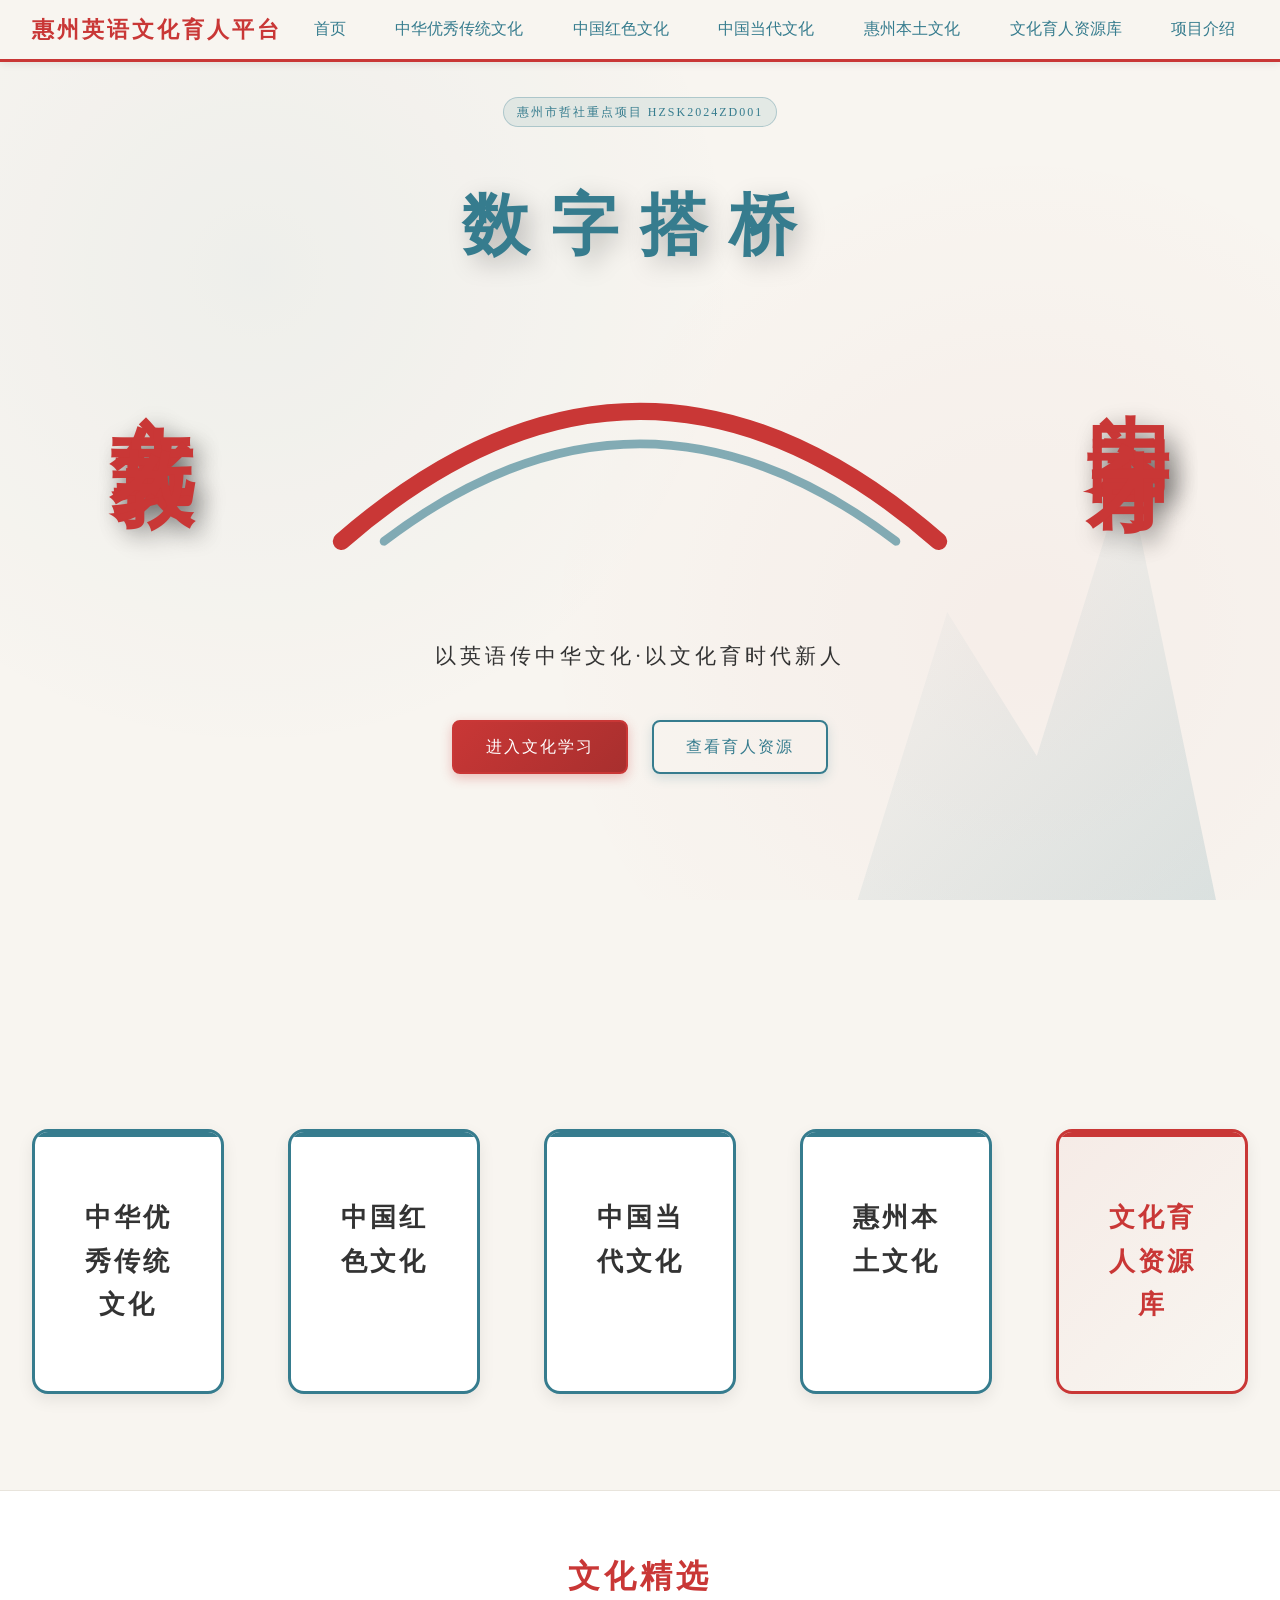
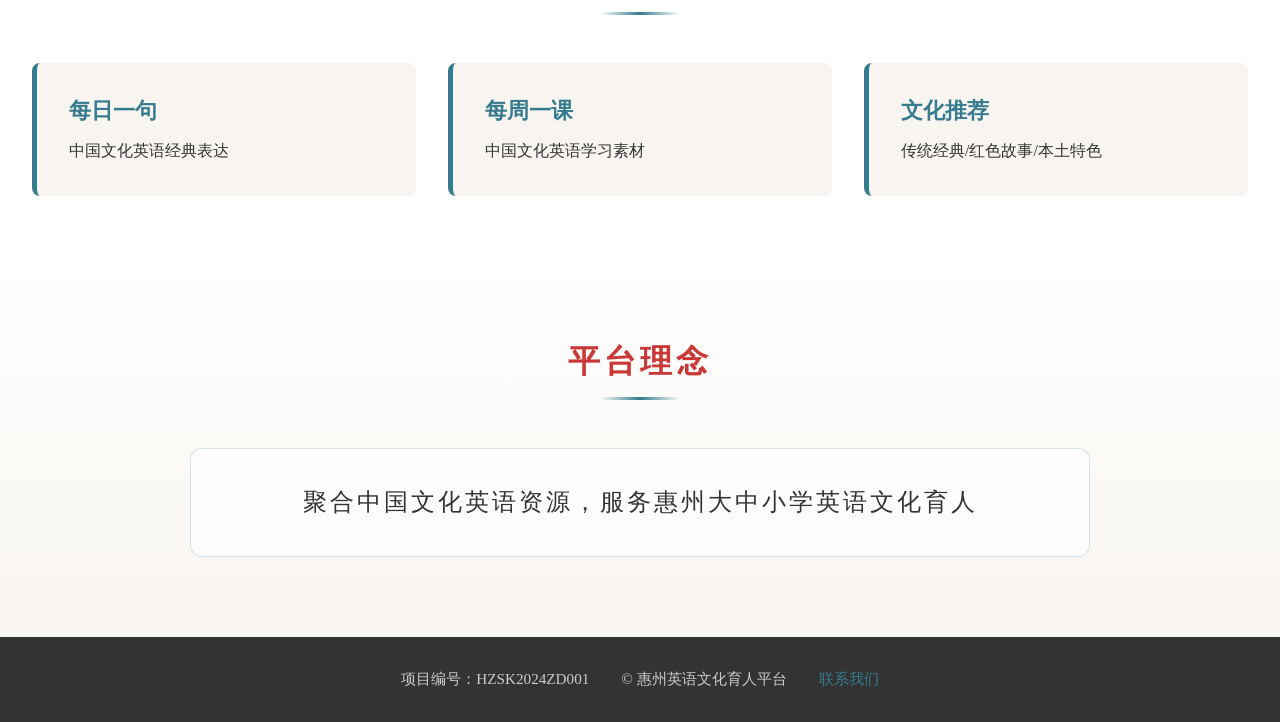
==== commit 8f043af2: "加入桥logo" ====
--- a/index.html
+++ b/index.html
@@ -30,8 +30,22 @@
     <section class="banner-section">
         <div class="dongpo-silhouette"></div>
         <div class="banner-content">
+            <!-- 项目标签移到最上方 -->
             <div class="project-tag">惠州市哲社重点项目 HZSK2024ZD001</div>
-            <h1 class="main-title">文润英教 数育新人</h1>
+            
+            <!-- 桥形 Logo - 去掉背景框 -->
+            <div class="bridge-logo">
+                <div class="bridge-left">文化英教</div>
+                <div class="bridge-arch">
+                    <div class="bridge-top-text">数字搭桥</div>
+                    <svg class="bridge-curve" viewBox="0 0 300 120" preserveAspectRatio="none">
+                        <path d="M 10 110 Q 150 -10 290 110" stroke="#C93736" stroke-width="8" fill="none" stroke-linecap="round"/>
+                        <path d="M 30 110 Q 150 20 270 110" stroke="#367C8E" stroke-width="4" fill="none" stroke-linecap="round" opacity="0.6"/>
+                    </svg>
+                </div>
+                <div class="bridge-right">为国育才</div>
+            </div>
+            
             <p class="sub-title">以英语传中华文化·以文化育时代新人</p>
             <div class="banner-actions">
                 <a href="#" class="btn btn-primary">进入文化学习</a>
--- a/css/index.css
+++ b/css/index.css
@@ -135,15 +135,15 @@
 
 /* Banner 区域 */
 .banner-section {
-    margin-top: 80px;
-    min-height: 650px;
-    display: flex;
-    align-items: center;
-    justify-content: center;
-    text-align: center;
-    position: relative;
-    overflow: hidden;
-    background: linear-gradient(180deg, var(--beige-bg) 0%, #fff 100%);
+    margin-top: 65px;
+    min-height: 1000px;
+    padding: 2rem 1rem;
+}
+
+.project-tag {
+    font-size: 0.85rem;
+    padding: 0.4rem 1rem;
+    margin-bottom: 1.5rem;
 }
 
 /* 祥云背景装饰 */
@@ -176,8 +176,10 @@
 .banner-content {
     position: relative;
     z-index: 1;
-    max-width: 900px;
+    max-width: 1000px;
+    margin: 0 auto;
     padding: 0 2rem;
+    text-align: center;
 }
 
 .project-tag {
@@ -192,22 +194,67 @@
     border: 1px solid rgba(54, 124, 142, 0.3);
 }
 
-.main-title {
-    font-size: 4rem;
+/* 桥形 Logo - 超大尺寸 */
+.bridge-logo {
+    display: flex;
+    align-items: center;
+    justify-content: center;
+    gap: 5rem;
+    margin: 0 auto 3rem;
+    position: relative;
+}
+
+.bridge-left,
+.bridge-right {
+    font-size: 5.2rem;
+    font-weight: bold;
     color: var(--china-red);
-    margin-bottom: 1rem;
+    letter-spacing: 12px;
+    writing-mode: vertical-rl;
+    text-orientation: upright;
+    height: 440px;
+    display: flex;
+    align-items: center;
+    justify-content: center;
+    text-shadow: 8px 8px 25px rgba(0, 0, 0, 0.3);
+}
+
+.bridge-arch {
+    display: flex;
+    flex-direction: column;
+    align-items: center;
+    justify-content: flex-end;
+    position: relative;
+    padding: 0 2rem;
+}
+
+.bridge-top-text {
+    font-size: 4.2rem;
     font-weight: bold;
-    text-shadow: 3px 3px 6px rgba(0,0,0,0.1);
-    letter-spacing: 8px;
-    line-height: 1.2;
+    color: var(--elegant-cyan);
+    letter-spacing: 22px;
+    margin-bottom: 2rem;
+    text-shadow: 8px 8px 25px rgba(0, 0, 0, 0.25);
+    white-space: nowrap;
+}
+
+.bridge-curve {
+    width: 640px;
+    height: 260px;
 }
 
 .sub-title {
-    font-size: 1.6rem;
+    font-size: 1.3rem;
     color: var(--text-dark);
-    margin-bottom: 2.5rem;
+    margin-bottom: 3rem;
     letter-spacing: 4px;
     font-weight: 400;
+    line-height: 1.6;
+}
+
+.project-tag {
+    font-size: 0.75rem;
+    padding: 0.35rem 0.8rem;
 }
 
 .banner-actions {
@@ -219,8 +266,8 @@
 
 .btn {
     display: inline-block;
-    padding: 1rem 2.5rem;
-    font-size: 1.1rem;
+    padding: 0.9rem 2rem;
+    font-size: 1rem;
     text-decoration: none;
     border-radius: 8px;
     transition: all 0.3s ease;
@@ -256,28 +303,29 @@
 
 /* 五大文化核心入口 */
 .core-entries-section {
-    padding: 5rem 2rem;
-    max-width: 1400px;
+    padding: 4rem 2rem 6rem;
+    max-width: 1800px;
     margin: 0 auto;
 }
 
 .entry-grid {
     display: grid;
     grid-template-columns: repeat(5, 1fr);
-    gap: 2rem;
+    gap: 4rem;
 }
 
 .culture-card {
     background: #ffffff;
-    border: 2px solid var(--elegant-cyan);
-    border-radius: 12px;
-    padding: 2.5rem 1.5rem;
+    border: 3px solid var(--elegant-cyan);
+    border-radius: 16px;
+    padding: 4rem 2.5rem;
     text-align: center;
     cursor: pointer;
     transition: all 0.3s ease;
     position: relative;
     overflow: hidden;
-    box-shadow: 0 4px 12px rgba(0,0,0,0.06);
+    box-shadow: 0 6px 16px rgba(0,0,0,0.08);
+    text-decoration: none;
 }
 
 .culture-card::before {
@@ -286,40 +334,40 @@
     top: 0;
     left: 0;
     right: 0;
-    height: 4px;
+    height: 5px;
     background: var(--elegant-cyan);
     transition: all 0.3s;
 }
 
 .culture-card:hover {
-    transform: translateY(-8px);
-    box-shadow: 0 12px 28px rgba(0,0,0,0.12);
+    transform: translateY(-10px);
+    box-shadow: 0 16px 36px rgba(0,0,0,0.15);
 }
 
 .culture-card:hover::before {
-    height: 6px;
-    background: var(--china-red);
+    height: 7px;
 }
 
 .culture-card h3 {
-    font-size: 1.3rem;
+    font-size: 1.6rem;
     color: var(--text-dark);
     font-weight: 600;
-    letter-spacing: 2px;
-    line-height: 1.6;
+    line-height: 1.7;
+    letter-spacing: 3px;
 }
 
 .culture-card.highlight {
-    background: linear-gradient(135deg, var(--china-red), #b5302f);
     border-color: var(--china-red);
+    background: linear-gradient(135deg, rgba(201, 55, 54, 0.05), rgba(248, 245, 240, 0.6));
 }
 
 .culture-card.highlight h3 {
-    color: var(--text-light);
+    color: var(--china-red);
+    font-weight: 700;
 }
 
 .culture-card.highlight::before {
-    background: var(--text-light);
+    background: var(--china-red);
 }
 
 /* 文化精选区 */
@@ -520,9 +568,35 @@
         padding: 2rem 1.5rem;
     }
     
-    .main-title {
-        font-size: 3rem;
-        letter-spacing: 6px;
+    .project-tag {
+        margin-bottom: 1.5rem;
+    }
+    
+    .bridge-logo {
+        gap: 1.5rem;
+        margin: 0 auto 2rem;
+    }
+    
+    .bridge-left,
+    .bridge-right {
+        font-size: 1.8rem;
+        height: 150px;
+        letter-spacing: 5px;
+    }
+    
+    .bridge-arch {
+        padding: 0 0.5rem;
+    }
+    
+    .bridge-top-text {
+        font-size: 1.5rem;
+        letter-spacing: 8px;
+        margin-bottom: 0.8rem;
+    }
+    
+    .bridge-curve {
+        width: 200px;
+        height: 90px;
     }
     
     .sub-title {
@@ -530,10 +604,6 @@
         letter-spacing: 3px;
     }
     
-    .project-tag {
-        font-size: 0.85rem;
-    }
-    
     .btn {
         padding: 0.9rem 2rem;
         font-size: 1rem;
@@ -541,7 +611,7 @@
     
     /* 五大文化核心入口 */
     .core-entries-section {
-        padding: 4rem 1.5rem;
+        padding: 2rem 1.5rem 4rem;
     }
     
     .entry-grid {
@@ -614,9 +684,37 @@
         padding: 1.5rem 1rem;
     }
     
-    .main-title {
-        font-size: 2.2rem;
+    .project-tag {
+        font-size: 0.75rem;
+        padding: 0.35rem 0.8rem;
+        margin-bottom: 1rem;
+    }
+    
+    .bridge-logo {
+        gap: 1rem;
+        margin: 0 auto 1.5rem;
+    }
+    
+    .bridge-left,
+    .bridge-right {
+        font-size: 1.5rem;
+        height: 120px;
         letter-spacing: 4px;
+    }
+    
+    .bridge-arch {
+        padding: 0 0.3rem;
+    }
+    
+    .bridge-top-text {
+        font-size: 1.3rem;
+        letter-spacing: 6px;
+        margin-bottom: 0.6rem;
+    }
+    
+    .bridge-curve {
+        width: 160px;
+        height: 70px;
     }
     
     .sub-title {
@@ -624,11 +722,6 @@
         letter-spacing: 2px;
     }
     
-    .project-tag {
-        font-size: 0.75rem;
-        padding: 0.35rem 0.8rem;
-    }
-    
     .btn {
         padding: 0.8rem 1.5rem;
         font-size: 0.9rem;
@@ -636,7 +729,7 @@
     
     /* 五大文化核心入口 */
     .core-entries-section {
-        padding: 3rem 1rem;
+        padding: 1.5rem 1rem 3rem;
     }
     
     .entry-grid {
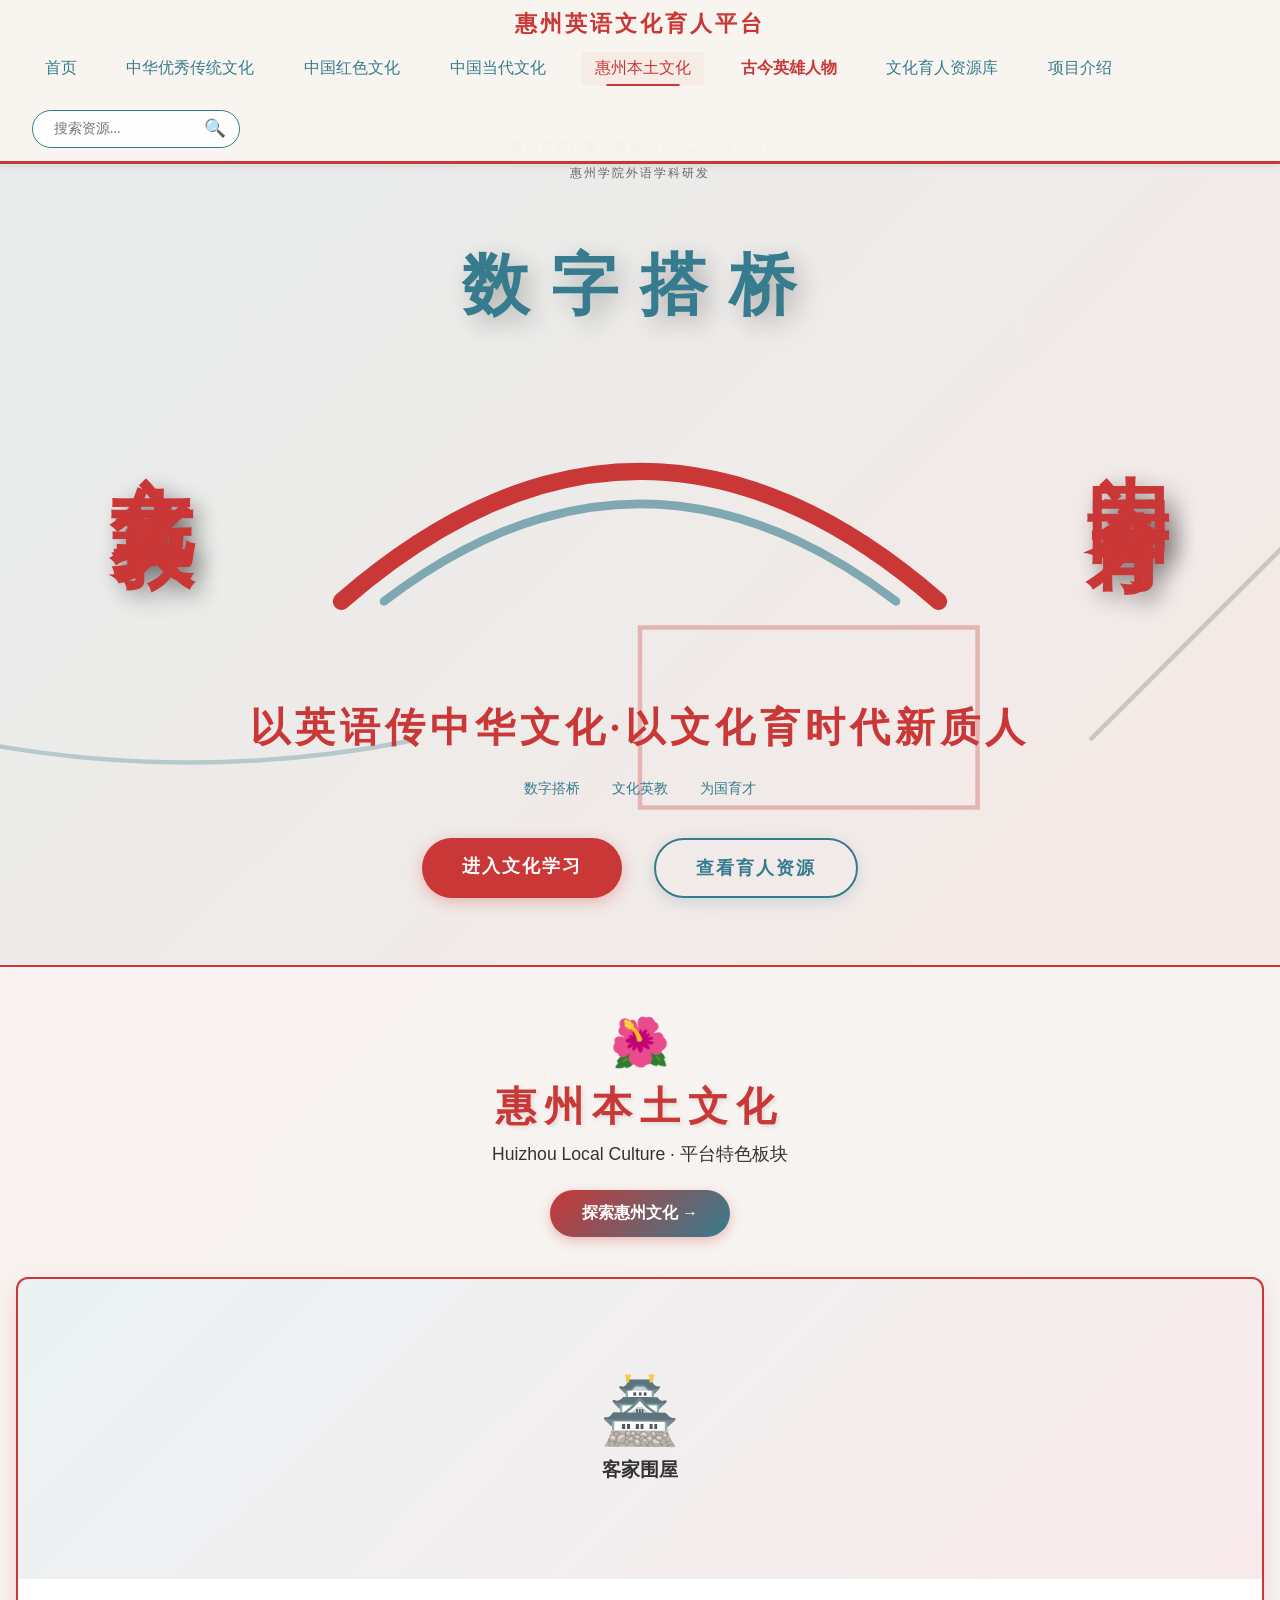
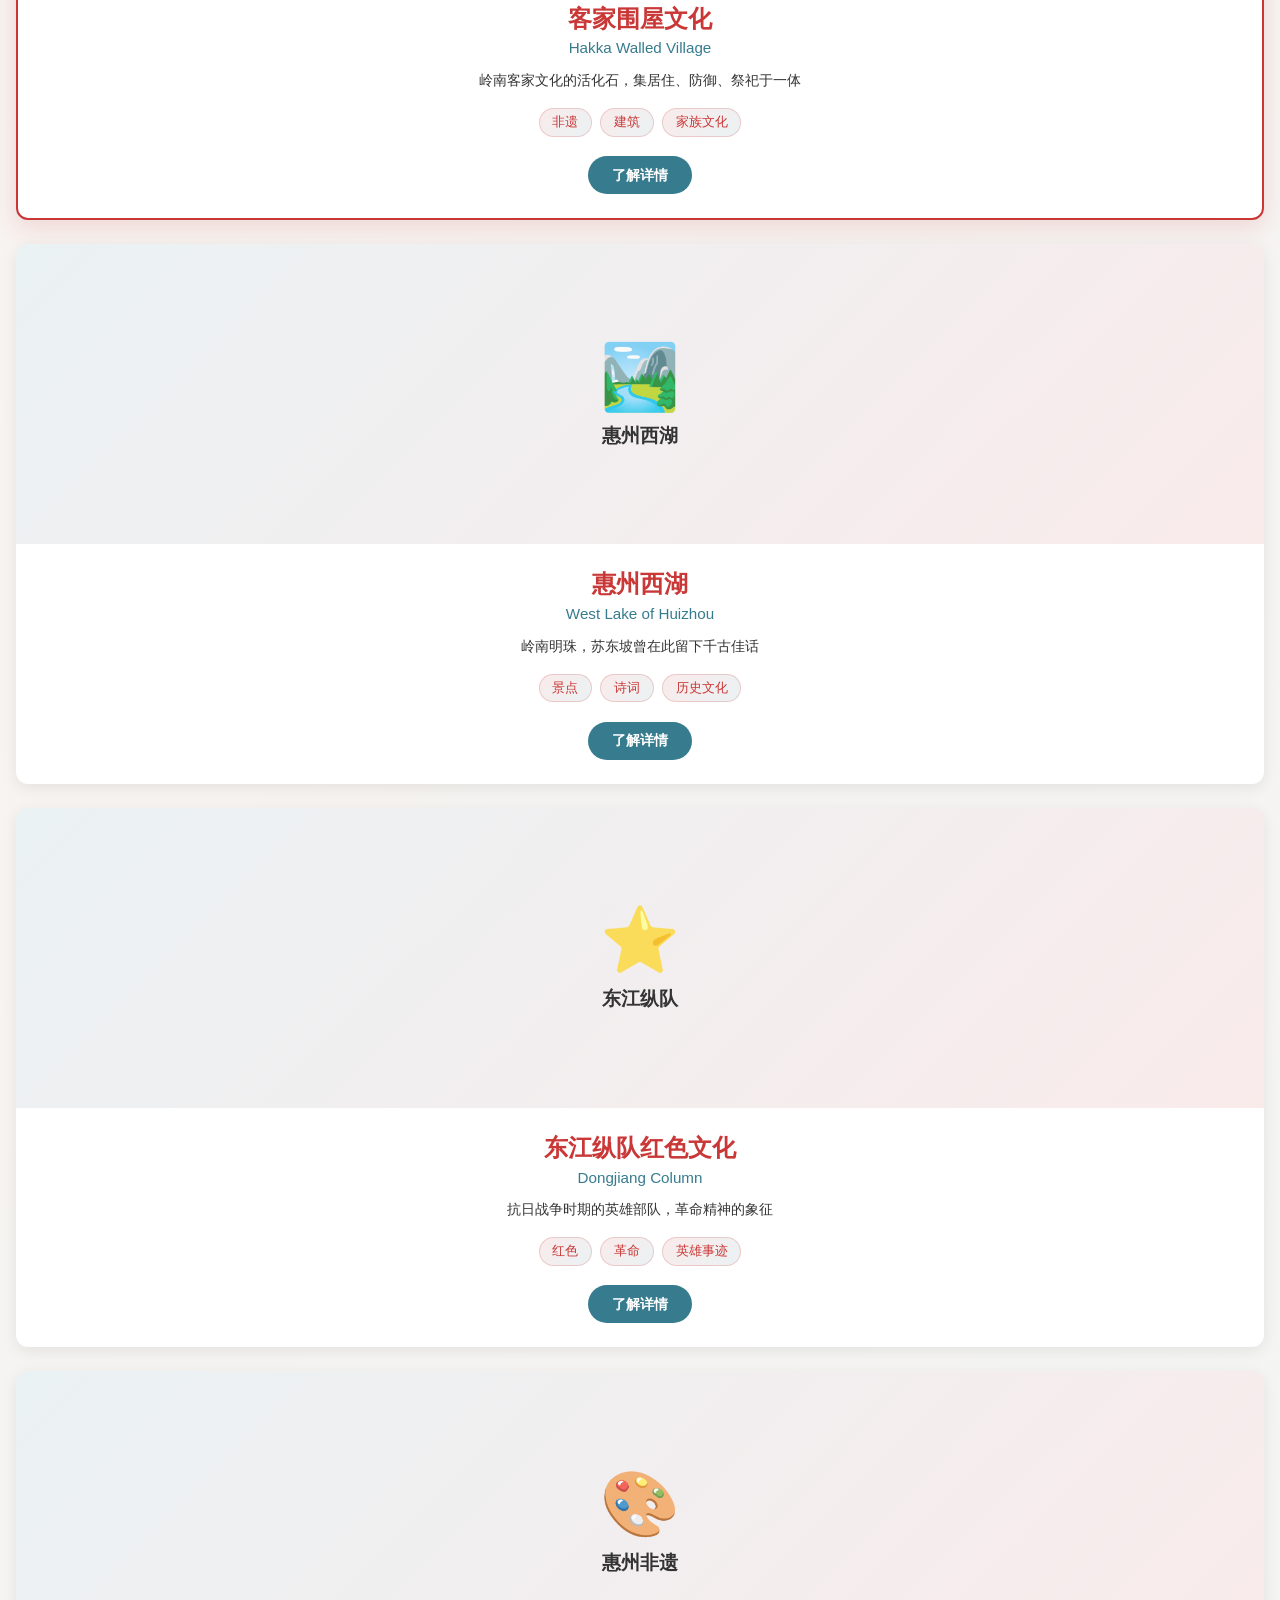
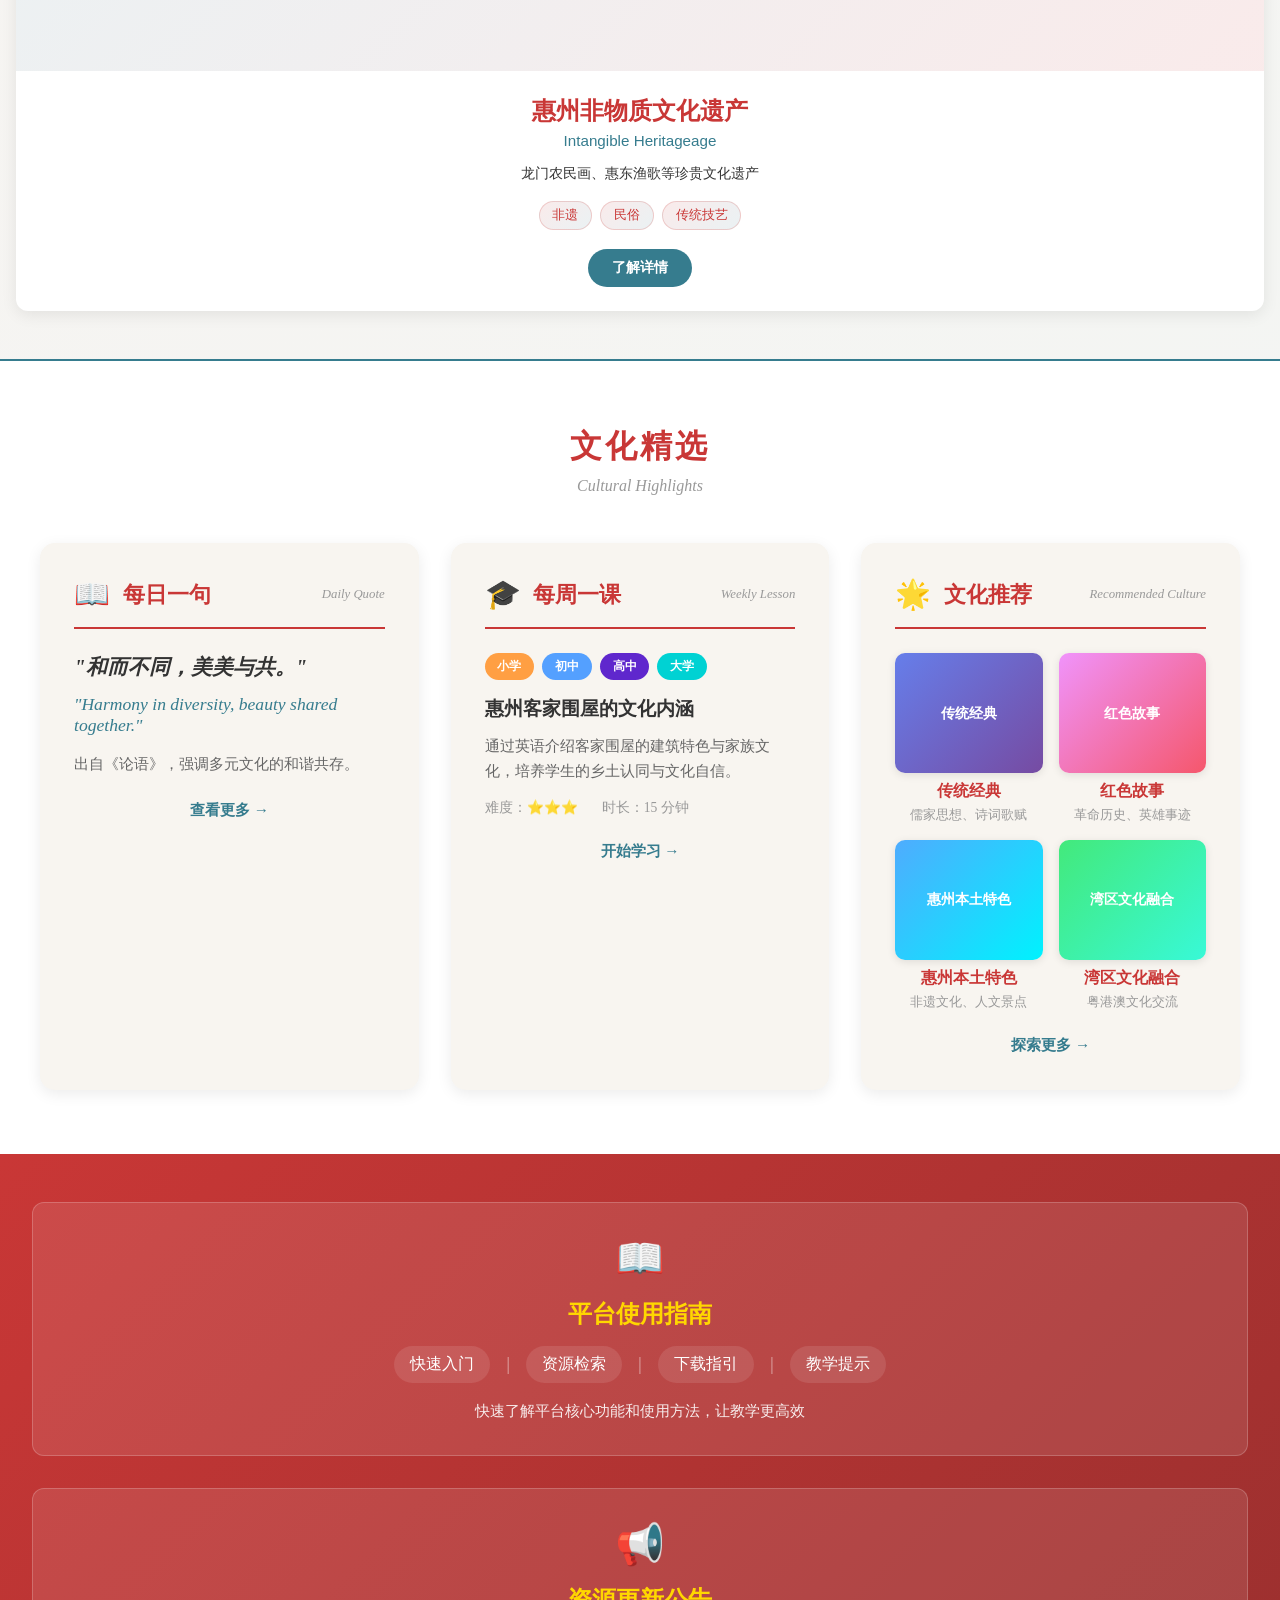
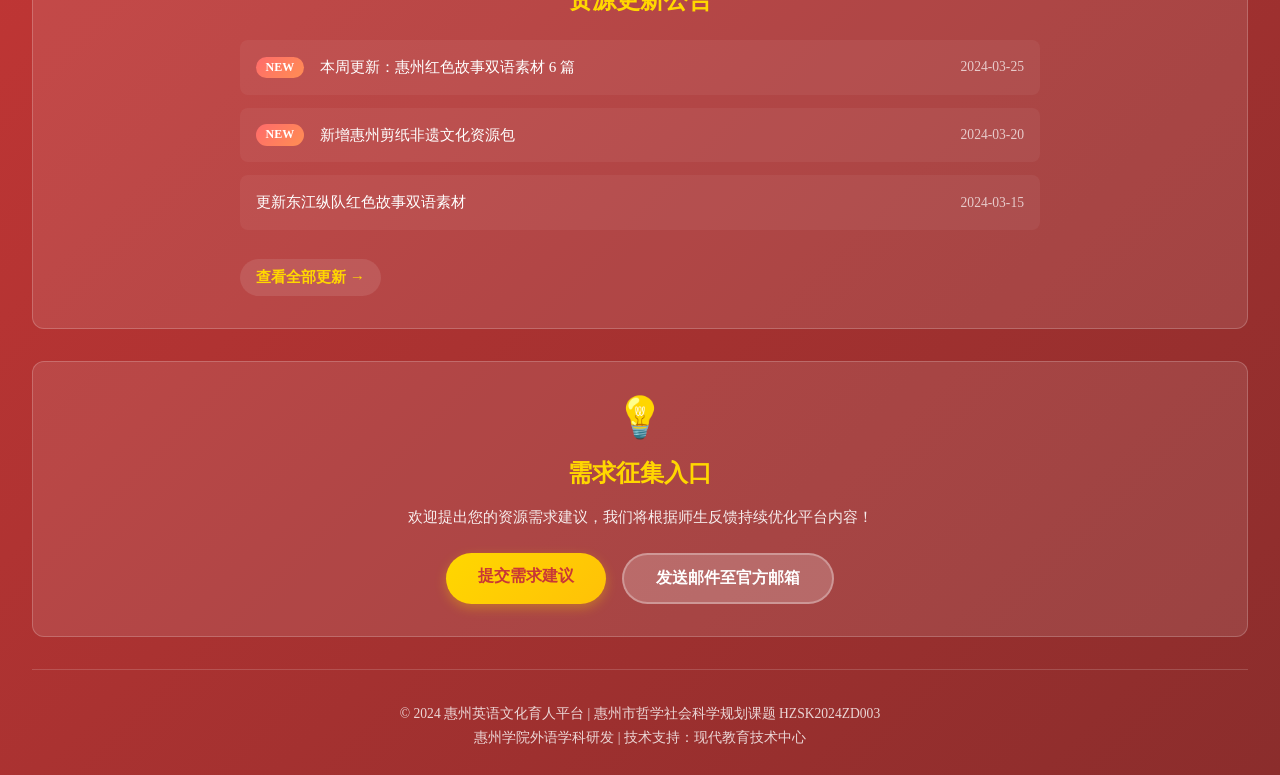
==== commit 826279fa: "新版" ====
--- a/index.html
+++ b/index.html
@@ -3,8 +3,8 @@
 <head>
     <meta charset="UTF-8">
     <meta name="viewport" content="width=device-width, initial-scale=1.0, maximum-scale=1.0, user-scalable=no">
-    <title>文润英教 数育新人 - 惠州英语文化育人平台</title>
-    <link rel="stylesheet" href="css/index.css?v=20260321">
+    <title>以英语传中华文化、以文化育时代新质人 - 惠州英语文化育人平台</title>
+    <link rel="stylesheet" href="css/index.css?v=20260329055">
 </head>
 <body>
     <!-- 顶部固定导航 -->
@@ -19,21 +19,48 @@
                 <a href="traditional-culture.html" class="nav-item">中华优秀传统文化</a>
                 <a href="red-culture.html" class="nav-item">中国红色文化</a>
                 <a href="contemporary-culture.html" class="nav-item">中国当代文化</a>
-                <a href="local-culture.html" class="nav-item">惠州本土文化</a>
+                <a href="local-culture.html" class="nav-item active">惠州本土文化</a>
+                <a href="heroes.html" class="nav-item highlight">古今英雄人物</a>
                 <a href="resource-library.html" class="nav-item">文化育人资源库</a>
                 <a href="project-about.html" class="nav-item">项目介绍</a>
+                
+                <!-- 搜索框 -->
+                <div class="search-box">
+                    <input type="text" placeholder="搜索资源..." class="search-input" id="searchInput">
+                    <button class="search-btn" id="searchBtn">🔍</button>
+                </div>
             </nav>
         </div>
     </header>
 
     <!-- 首屏 Banner -->
     <section class="banner-section">
-        <div class="dongpo-silhouette"></div>
+        <!-- 惠州元素底图 -->
+        <div class="huizhou-bg">
+            <svg class="huizhou-lineart" viewBox="0 0 1200 400" preserveAspectRatio="xMidYMid slice">
+                <!-- 西湖轮廓 -->
+                <path class="west-lake" d="M 100 300 Q 200 280 300 300 T 500 300" 
+                      stroke="#367C8E" stroke-width="2" fill="none" opacity="0.3"/>
+                <!-- 客家围屋轮廓 -->
+                <rect class="hakka-house" x="600" y="250" width="150" height="80" 
+                      stroke="#C93736" stroke-width="2" fill="none" opacity="0.3"/>
+                <!-- 罗浮山轮廓 -->
+                <path class="luofu-mountain" d="M 800 300 L 900 200 L 1000 300" 
+                      stroke="#5A7D5A" stroke-width="2" fill="none" opacity="0.3"/>
+            </svg>
+        </div>
+        
+        <!-- 渐变背景层 -->
+        <div class="gradient-overlay"></div>
+        
         <div class="banner-content">
-            <!-- 项目标签移到最上方 -->
-            <div class="project-tag">惠州市哲社重点项目 HZSK2024ZD001</div>
-            
-            <!-- 桥形 Logo - 去掉背景框 -->
+            <!-- 项目标签 -->
+            <div class="project-tag">
+                <span class="project-code">惠州市哲社重点项目 HZSK2024ZD003</span>
+                <span class="project-unit">惠州学院外语学科研发</span>
+            </div>
+            
+            <!-- 桥形 Logo -->
             <div class="bridge-logo">
                 <div class="bridge-left">文化英教</div>
                 <div class="bridge-arch">
@@ -46,73 +73,279 @@
                 <div class="bridge-right">为国育才</div>
             </div>
             
-            <p class="sub-title">以英语传中华文化·以文化育时代新人</p>
+            <!-- 主标语 -->
+            <h1 class="main-slogan">以英语传中华文化·以文化育时代新质人</h1>
+            
+            <!-- 辅助标语 -->
+            <div class="auxiliary-slogans">
+                <span>数字搭桥</span>
+                <span>文化英教</span>
+                <span>为国育才</span>
+            </div>
+            
+            <!-- 行动按钮 -->
             <div class="banner-actions">
-                <a href="#" class="btn btn-primary">进入文化学习</a>
-                <a href="#" class="btn btn-secondary">查看育人资源</a>
+                <a href="#culture-learning" class="btn btn-primary">进入文化学习</a>
+                <a href="resource-library.html" class="btn btn-secondary">查看育人资源</a>
             </div>
         </div>
     </section>
 
-    <!-- 五大文化核心入口 -->
-    <section class="core-entries-section">
-        <div class="entry-grid">
-            <a href="traditional-culture.html" class="culture-card">
-                <h3>中华优秀传统文化</h3>
-            </a>
-            <a href="red-culture.html" class="culture-card">
-                <h3>中国红色文化</h3>
-            </a>
-            <a href="contemporary-culture.html" class="culture-card">
-                <h3>中国当代文化</h3>
-            </a>
-            <a href="local-culture.html" class="culture-card">
-                <h3>惠州本土文化</h3>
-            </a>
-            <a href="resource-library.html" class="culture-card highlight">
-                <h3>文化育人资源库</h3>
-            </a>
+    <!-- 惠州本土文化置顶推荐区 -->
+    <section class="huizhou-featured">
+        <div class="container">
+            <div class="huizhou-header">
+                <div class="huizhou-badge">🌺</div>
+                <h2 class="huizhou-title">惠州本土文化</h2>
+                <p class="huizhou-subtitle">Huizhou Local Culture · 平台特色板块</p>
+                <a href="local-culture.html" class="btn-huizhou">探索惠州文化 →</a>
+            </div>
+            
+            <div class="huizhou-carousel">
+                <!-- 卡片 1：客家围屋 -->
+                <div class="huizhou-card featured">
+                    <div class="card-image hakka-house-img">
+                        <div class="image-placeholder">
+                            <span class="icon">🏯</span>
+                            <span class="label">客家围屋</span>
+                        </div>
+                    </div>
+                    <div class="card-info">
+                        <h3>客家围屋文化</h3>
+                        <p>Hakka Walled Village</p>
+                        <p class="desc">岭南客家文化的活化石，集居住、防御、祭祀于一体</p>
+                        <div class="tags">
+                            <span class="tag">非遗</span>
+                            <span class="tag">建筑</span>
+                            <span class="tag">家族文化</span>
+                        </div>
+                        <a href="local-culture.html#hakka-house" class="btn-learn">了解详情</a>
+                    </div>
+                </div>
+                
+                <!-- 卡片 2：惠州西湖 -->
+                <div class="huizhou-card">
+                    <div class="card-image west-lake-img">
+                        <div class="image-placeholder">
+                            <span class="icon">🏞️</span>
+                            <span class="label">惠州西湖</span>
+                        </div>
+                    </div>
+                    <div class="card-info">
+                        <h3>惠州西湖</h3>
+                        <p>West Lake of Huizhou</p>
+                        <p class="desc">岭南明珠，苏东坡曾在此留下千古佳话</p>
+                        <div class="tags">
+                            <span class="tag">景点</span>
+                            <span class="tag">诗词</span>
+                            <span class="tag">历史文化</span>
+                        </div>
+                        <a href="local-culture.html#west-lake" class="btn-learn">了解详情</a>
+                    </div>
+                </div>
+                
+                <!-- 卡片 3：东江纵队 -->
+                <div class="huizhou-card">
+                    <div class="card-image dongjiang-img">
+                        <div class="image-placeholder">
+                            <span class="icon">⭐</span>
+                            <span class="label">东江纵队</span>
+                        </div>
+                    </div>
+                    <div class="card-info">
+                        <h3>东江纵队红色文化</h3>
+                        <p>Dongjiang Column</p>
+                        <p class="desc">抗日战争时期的英雄部队，革命精神的象征</p>
+                        <div class="tags">
+                            <span class="tag">红色</span>
+                            <span class="tag">革命</span>
+                            <span class="tag">英雄事迹</span>
+                        </div>
+                        <a href="local-culture.html#dongjiang" class="btn-learn">了解详情</a>
+                    </div>
+                </div>
+                
+                <!-- 卡片 4：惠州非遗 -->
+                <div class="huizhou-card">
+                    <div class="card-image heritage-img">
+                        <div class="image-placeholder">
+                            <span class="icon">🎨</span>
+                            <span class="label">惠州非遗</span>
+                        </div>
+                    </div>
+                    <div class="card-info">
+                        <h3>惠州非物质文化遗产</h3>
+                        <p>Intangible Heritageage</p>
+                        <p class="desc">龙门农民画、惠东渔歌等珍贵文化遗产</p>
+                        <div class="tags">
+                            <span class="tag">非遗</span>
+                            <span class="tag">民俗</span>
+                            <span class="tag">传统技艺</span>
+                        </div>
+                        <a href="local-culture.html#heritage" class="btn-learn">了解详情</a>
+                    </div>
+                </div>
+            </div>
         </div>
     </section>
 
-    <!-- 文化精选区 -->
-    <section class="selection-section">
+    <!-- 文化精选模块 -->
+    <section class="culture-highlights" id="culture-learning">
         <div class="container">
             <h2 class="section-title">文化精选</h2>
-            <div class="selection-grid">
-                <div class="selection-item">
-                    <h4>每日一句</h4>
-                    <p>中国文化英语经典表达</p>
-                </div>
-                <div class="selection-item">
-                    <h4>每周一课</h4>
-                    <p>中国文化英语学习素材</p>
-                </div>
-                <div class="selection-item">
-                    <h4>文化推荐</h4>
-                    <p>传统经典/红色故事/本土特色</p>
+            <p class="section-subtitle">Cultural Highlights</p>
+            
+            <div class="highlights-grid">
+                <!-- 每日一句 -->
+                <div class="highlight-card daily-quote">
+                    <div class="card-header">
+                        <span class="card-icon">📖</span>
+                        <h3>每日一句</h3>
+                        <span class="card-label">Daily Quote</span>
+                    </div>
+                    <div class="card-content">
+                        <blockquote class="quote-text">
+                            "和而不同，美美与共。"
+                        </blockquote>
+                        <p class="quote-english">
+                            "Harmony in diversity, beauty shared together."
+                        </p>
+                        <p class="quote-explanation">
+                            出自《论语》，强调多元文化的和谐共存。
+                        </p>
+                    </div>
+                    <div class="card-footer">
+                        <a href="resource-library.html#daily-quote" class="btn-more">查看更多 →</a>
+                    </div>
+                </div>
+                
+                <!-- 每周一课 -->
+                <div class="highlight-card weekly-lesson">
+                    <div class="card-header">
+                        <span class="card-icon">🎓</span>
+                        <h3>每周一课</h3>
+                        <span class="card-label">Weekly Lesson</span>
+                    </div>
+                    <div class="card-content">
+                        <div class="lesson-segments">
+                            <span class="segment-tag primary">小学</span>
+                            <span class="segment-tag junior">初中</span>
+                            <span class="segment-tag senior">高中</span>
+                            <span class="segment-tag university">大学</span>
+                        </div>
+                        <h4 class="lesson-title">惠州客家围屋的文化内涵</h4>
+                        <p class="lesson-desc">
+                            通过英语介绍客家围屋的建筑特色与家族文化，培养学生的乡土认同与文化自信。
+                        </p>
+                        <div class="lesson-meta">
+                            <span class="difficulty">难度：⭐⭐⭐</span>
+                            <span class="duration">时长：15 分钟</span>
+                        </div>
+                    </div>
+                    <div class="card-footer">
+                        <a href="local-culture.html#hakka-house" class="btn-more">开始学习 →</a>
+                    </div>
+                </div>
+                
+                <!-- 文化推荐 -->
+                <div class="highlight-card culture-recommend">
+                    <div class="card-header">
+                        <span class="card-icon">🌟</span>
+                        <h3>文化推荐</h3>
+                        <span class="card-label">Recommended Culture</span>
+                    </div>
+                    <div class="card-content">
+                        <div class="recommend-categories">
+                            <a href="traditional-culture.html" class="category-item">
+                                <div class="category-thumb traditional">传统经典</div>
+                                <h4>传统经典</h4>
+                                <p>儒家思想、诗词歌赋</p>
+                            </a>
+                            <a href="red-culture.html" class="category-item">
+                                <div class="category-thumb red">红色故事</div>
+                                <h4>红色故事</h4>
+                                <p>革命历史、英雄事迹</p>
+                            </a>
+                            <a href="local-culture.html" class="category-item">
+                                <div class="category-thumb local">惠州本土特色</div>
+                                <h4>惠州本土特色</h4>
+                                <p>非遗文化、人文景点</p>
+                            </a>
+                            <a href="contemporary-culture.html" class="category-item">
+                                <div class="category-thumb bay">湾区文化融合</div>
+                                <h4>湾区文化融合</h4>
+                                <p>粤港澳文化交流</p>
+                            </a>
+                        </div>
+                    </div>
+                    <div class="card-footer">
+                        <a href="resource-library.html" class="btn-more">探索更多 →</a>
+                    </div>
                 </div>
             </div>
         </div>
     </section>
 
-    <!-- 平台理念区 -->
-    <section class="concept-section">
+    <!-- 底部辅助区 -->
+    <footer class="site-footer" id="resource-library">
         <div class="container">
-            <h2 class="section-title">平台理念</h2>
-            <p class="concept-text">聚合中国文化英语资源，服务惠州大中小学英语文化育人</p>
-        </div>
-    </section>
-
-    <!-- 底部Footer -->
-    <footer class="site-footer">
-        <div class="footer-info">
-            <span>项目编号：HZSK2024ZD001</span>
-            <span>© 惠州英语文化育人平台</span>
-            <a href="#" class="footer-link">联系我们</a>
+            <!-- 平台使用指南 -->
+            <div class="guide-section">
+                <div class="guide-icon">📖</div>
+                <h3>平台使用指南</h3>
+                <div class="guide-links">
+                    <a href="project-about.html#guide" class="guide-link">快速入门</a>
+                    <span class="guide-separator">|</span>
+                    <a href="resource-library.html#search" class="guide-link">资源检索</a>
+                    <span class="guide-separator">|</span>
+                    <a href="project-about.html#download" class="guide-link">下载指引</a>
+                    <span class="guide-separator">|</span>
+                    <a href="project-about.html#teaching" class="guide-link">教学提示</a>
+                </div>
+                <p class="guide-desc">快速了解平台核心功能和使用方法，让教学更高效</p>
+            </div>
+            
+            <!-- 资源更新公告 -->
+            <div class="update-section">
+                <div class="update-icon">📢</div>
+                <h3>资源更新公告</h3>
+                <div class="update-list">
+                    <div class="update-item">
+                        <span class="update-tag new">NEW</span>
+                        <span class="update-text">本周更新：惠州红色故事双语素材 6 篇</span>
+                        <span class="update-date">2024-03-25</span>
+                    </div>
+                    <div class="update-item">
+                        <span class="update-tag new">NEW</span>
+                        <span class="update-text">新增惠州剪纸非遗文化资源包</span>
+                        <span class="update-date">2024-03-20</span>
+                    </div>
+                    <div class="update-item">
+                        <span class="update-text">更新东江纵队红色故事双语素材</span>
+                        <span class="update-date">2024-03-15</span>
+                    </div>
+                    <a href="resource-library.html#notices" class="view-all-updates">查看全部更新 →</a>
+                </div>
+            </div>
+            
+            <!-- 需求征集 -->
+            <div class="feedback-section">
+                <div class="feedback-icon">💡</div>
+                <h3>需求征集入口</h3>
+                <p class="feedback-desc">欢迎提出您的资源需求建议，我们将根据师生反馈持续优化平台内容！</p>
+                <div class="feedback-actions">
+                    <a href="project-about.html#feedback" class="btn-feedback-primary">提交需求建议</a>
+                    <a href="mailto:huizhou_english_edu@example.com" class="btn-feedback-secondary">发送邮件至官方邮箱</a>
+                </div>
+            </div>
+            
+            <div class="footer-bottom">
+                <p>© 2024 惠州英语文化育人平台 | 惠州市哲学社会科学规划课题 HZSK2024ZD003</p>
+                <p>惠州学院外语学科研发 | 技术支持：现代教育技术中心</p>
+            </div>
         </div>
     </footer>
 
-    <script src="js/index.js"></script>
+    <script src="js/index.js?v=20260329060"></script>
 </body>
-</html>+</html>
--- a/css/index.css
+++ b/css/index.css
@@ -14,10 +14,11 @@
 
 body {
     min-height: 100vh;
-    background-color: var(--beige-bg);
+    background: #FAF9F6;
     font-family: "Songti SC", "SimSun", serif;
     color: var(--text-dark);
     overflow-x: hidden;
+    position: relative;
 }
 
 /* 顶部固定导航 */
@@ -34,10 +35,12 @@
 .nav-container {
     max-width: 1400px;
     margin: 0 auto;
-    padding: 0.8rem 2rem;
-    display: flex;
-    justify-content: space-between;
+    padding: 0.5rem 2rem 0.8rem 2rem;
+    display: flex;
+    flex-direction: column;
     align-items: center;
+    gap: 0.5rem;
+    position: relative;
 }
 
 .logo-area {
@@ -45,12 +48,48 @@
     font-weight: bold;
     color: var(--china-red);
     letter-spacing: 3px;
+    margin-bottom: 0.3rem;
 }
 
 .nav-menu {
     display: flex;
     gap: 1.5rem;
     flex-wrap: wrap;
+    align-items: center;
+}
+
+/* 搜索框样式 */
+.search-box {
+    display: flex;
+    align-items: center;
+    gap: 0.5rem;
+    background: rgba(255, 255, 255, 0.9);
+    border-radius: 20px;
+    padding: 0.3rem 0.8rem;
+    border: 1px solid var(--elegant-cyan);
+}
+
+.search-input {
+    border: none;
+    outline: none;
+    padding: 0.3rem 0.5rem;
+    font-size: 0.9rem;
+    width: 150px;
+    background: transparent;
+    font-family: inherit;
+}
+
+.search-btn {
+    background: transparent;
+    border: none;
+    cursor: pointer;
+    font-size: 1.1rem;
+    color: var(--elegant-cyan);
+    transition: transform 0.2s;
+}
+
+.search-btn:hover {
+    transform: scale(1.1);
 }
 
 /* 移动端导航折叠按钮 */
@@ -133,49 +172,238 @@
     background: var(--china-red);
 }
 
+.nav-item.highlight {
+    color: var(--china-red);
+    font-weight: bold;
+}
+
 /* Banner 区域 */
 .banner-section {
     margin-top: 65px;
-    min-height: 1000px;
+    min-height: 100vh;
     padding: 2rem 1rem;
-}
-
-.project-tag {
-    font-size: 0.85rem;
-    padding: 0.4rem 1rem;
+    position: relative;
+    display: flex;
+    align-items: center;
+    justify-content: center;
+}
+
+/* 惠州本土文化置顶推荐区 */
+.huizhou-featured {
+    background: linear-gradient(135deg, rgba(201, 55, 54, 0.03) 0%, rgba(54, 124, 142, 0.03) 100%);
+    border-top: 2px solid var(--china-red);
+    border-bottom: 2px solid var(--elegant-cyan);
+    padding: 3rem 1rem;
+    position: relative;
+}
+
+.huizhou-header {
+    text-align: center;
+    margin-bottom: 2.5rem;
+}
+
+.huizhou-badge {
+    font-size: 3rem;
+    display: block;
+    margin-bottom: 0.5rem;
+    animation: float 3s ease-in-out infinite;
+}
+
+@keyframes float {
+    0%, 100% { transform: translateY(0); }
+    50% { transform: translateY(-10px); }
+}
+
+.huizhou-title {
+    font-size: 2.5rem;
+    color: var(--china-red);
+    font-weight: bold;
+    letter-spacing: 8px;
+    margin-bottom: 0.5rem;
+    text-shadow: 2px 2px 4px rgba(0,0,0,0.1);
+}
+
+.huizhou-subtitle {
+    font-size: 1.1rem;
+    color: var(--text-dark);
     margin-bottom: 1.5rem;
-}
-
-/* 祥云背景装饰 */
-.banner-section::before {
-    content: "";
+    font-family: "Arial", sans-serif;
+}
+
+.btn-huizhou {
+    display: inline-block;
+    padding: 0.8rem 2rem;
+    background: linear-gradient(135deg, var(--china-red), var(--elegant-cyan));
+    color: white;
+    border-radius: 30px;
+    text-decoration: none;
+    font-weight: bold;
+    transition: all 0.3s ease;
+    box-shadow: 0 4px 12px rgba(201, 55, 54, 0.3);
+}
+
+.btn-huizhou:hover {
+    transform: translateY(-3px);
+    box-shadow: 0 6px 20px rgba(201, 55, 54, 0.4);
+}
+
+.huizhou-carousel {
+    display: grid;
+    grid-template-columns: 1fr;
+    gap: 1.5rem;
+    max-width: 1400px;
+    margin: 0 auto;
+}
+
+.huizhou-card {
+    background: white;
+    border-radius: 12px;
+    overflow: hidden;
+    box-shadow: 0 4px 16px rgba(0,0,0,0.08);
+    transition: all 0.3s ease;
+    position: relative;
+    display: flex;
+    flex-direction: column;
+}
+
+.huizhou-card.featured {
+    box-shadow: 0 8px 24px rgba(201, 55, 54, 0.15);
+    border: 2px solid var(--china-red);
+    grid-column: span 1;
+}
+
+.huizhou-card:hover {
+    transform: translateY(-8px);
+    box-shadow: 0 12px 32px rgba(0,0,0,0.12);
+}
+
+.huizhou-card.featured:hover {
+    transform: translateY(-8px);
+}
+
+.card-image {
+    height: 300px;
+    background: linear-gradient(135deg, rgba(54, 124, 142, 0.1), rgba(201, 55, 54, 0.1));
+    display: flex;
+    align-items: center;
+    justify-content: center;
+    position: relative;
+    overflow: hidden;
+}
+
+.huizhou-card.featured .card-image {
+    height: 300px;
+}
+
+.image-placeholder {
+    text-align: center;
+}
+
+.image-placeholder .icon {
+    font-size: 4rem;
+    display: block;
+    margin-bottom: 0.5rem;
+    opacity: 0.8;
+}
+
+.image-placeholder .label {
+    font-size: 1.2rem;
+    color: var(--text-dark);
+    font-weight: bold;
+}
+
+.card-info {
+    padding: 1.5rem;
+    text-align: center;
+}
+
+.card-info h3 {
+    font-size: 1.5rem;
+    color: var(--china-red);
+    margin-bottom: 0.3rem;
+    font-weight: bold;
+}
+
+.card-info p {
+    font-size: 0.95rem;
+    color: var(--elegant-cyan);
+    margin-bottom: 0.8rem;
+    font-family: "Arial", sans-serif;
+}
+
+.card-info .desc {
+    font-size: 0.9rem;
+    color: var(--text-dark);
+    line-height: 1.6;
+    margin-bottom: 1rem;
+}
+
+.tags {
+    display: flex;
+    justify-content: center;
+    gap: 0.5rem;
+    margin-bottom: 1.2rem;
+    flex-wrap: wrap;
+}
+
+.tag {
+    font-size: 0.8rem;
+    padding: 0.3rem 0.8rem;
+    background: linear-gradient(135deg, rgba(201, 55, 54, 0.1), rgba(54, 124, 142, 0.1));
+    color: var(--china-red);
+    border-radius: 20px;
+    border: 1px solid rgba(201, 55, 54, 0.2);
+    font-weight: 500;
+}
+
+.btn-learn {
+    display: inline-block;
+    padding: 0.6rem 1.5rem;
+    background: var(--elegant-cyan);
+    color: white;
+    border-radius: 25px;
+    text-decoration: none;
+    font-size: 0.9rem;
+    font-weight: bold;
+    transition: all 0.3s ease;
+}
+
+.btn-learn:hover {
+    background: var(--china-red);
+    transform: translateY(-2px);
+    box-shadow: 0 4px 12px rgba(54, 124, 142, 0.3);
+}
+
+/* 惠州元素底图 */
+.huizhou-bg {
     position: absolute;
     top: 0;
     left: 0;
-    right: 0;
-    bottom: 0;
-    background-image: 
-        radial-gradient(circle at 20% 30%, rgba(54, 124, 142, 0.08) 0%, transparent 40%),
-        radial-gradient(circle at 80% 70%, rgba(201, 55, 54, 0.06) 0%, transparent 40%);
-    opacity: 0.6;
-    z-index: 0;
-}
-
-/* 东坡剪影装饰（右侧） */
-.dongpo-silhouette {
+    width: 100%;
+    height: 100%;
+    z-index: 1;
+}
+
+.huizhou-lineart {
+    width: 100%;
+    height: 100%;
+}
+
+.gradient-overlay {
     position: absolute;
-    right: 5%;
-    bottom: 0;
-    width: 35%;
-    height: 80%;
-    background: linear-gradient(135deg, transparent 40%, rgba(54, 124, 142, 0.15) 100%);
-    clip-path: polygon(20% 100%, 40% 60%, 60% 80%, 80% 40%, 100% 100%);
-    z-index: 0;
+    top: 0;
+    left: 0;
+    width: 100%;
+    height: 100%;
+    background: linear-gradient(135deg, 
+        rgba(54, 124, 142, 0.1) 0%, 
+        rgba(201, 55, 54, 0.08) 100%);
+    z-index: 2;
 }
 
 .banner-content {
     position: relative;
-    z-index: 1;
+    z-index: 3;
     max-width: 1000px;
     margin: 0 auto;
     padding: 0 2rem;
@@ -183,15 +411,24 @@
 }
 
 .project-tag {
-    display: inline-block;
-    background: rgba(54, 124, 142, 0.1);
-    color: var(--elegant-cyan);
-    padding: 0.5rem 1.5rem;
-    border-radius: 50px;
+    display: flex;
+    flex-direction: column;
+    align-items: center;
+    gap: 0.5rem;
+    margin-bottom: 1.5rem;
+}
+
+.project-code {
     font-size: 0.9rem;
+    color: var(--china-red);
+    font-weight: bold;
+    letter-spacing: 1px;
+}
+
+.project-unit {
+    font-size: 0.75rem;
+    color: #666;
     letter-spacing: 2px;
-    margin-bottom: 1.5rem;
-    border: 1px solid rgba(54, 124, 142, 0.3);
 }
 
 /* 桥形 Logo - 超大尺寸 */
@@ -217,6 +454,27 @@
     align-items: center;
     justify-content: center;
     text-shadow: 8px 8px 25px rgba(0, 0, 0, 0.3);
+    opacity: 0;
+    animation: text-fade-in 1.5s ease-out forwards;
+}
+
+.bridge-left {
+    animation-delay: 0.3s;
+}
+
+.bridge-right {
+    animation-delay: 0.6s;
+}
+
+@keyframes text-fade-in {
+    from {
+        opacity: 0;
+        transform: translateY(20px);
+    }
+    to {
+        opacity: 1;
+        transform: translateY(0);
+    }
 }
 
 .bridge-arch {
@@ -236,11 +494,53 @@
     margin-bottom: 2rem;
     text-shadow: 8px 8px 25px rgba(0, 0, 0, 0.25);
     white-space: nowrap;
+    opacity: 0;
+    animation: text-fade-in 1.5s ease-out 0.9s forwards;
 }
 
 .bridge-curve {
     width: 640px;
     height: 260px;
+}
+
+.bridge-curve path {
+    stroke-dasharray: 500;
+    stroke-dashoffset: 500;
+    animation: draw-curve 2.5s ease-out 1.2s forwards;
+}
+
+.bridge-curve path:nth-child(2) {
+    animation-delay: 1.5s;
+}
+
+@keyframes draw-curve {
+    to {
+        stroke-dashoffset: 0;
+    }
+}
+
+/* 主标语样式 */
+.main-slogan {
+    font-size: 2.5rem;
+    font-weight: bold;
+    color: var(--china-red);
+    margin: 1.5rem 0;
+    letter-spacing: 5px;
+    line-height: 1.4;
+    opacity: 0;
+    animation: text-fade-in 1.5s ease-out 1.8s forwards;
+}
+
+/* 辅助标语 */
+.auxiliary-slogans {
+    display: flex;
+    gap: 2rem;
+    justify-content: center;
+    margin-top: 1rem;
+    font-size: 0.85rem;
+    color: var(--elegant-cyan);
+    opacity: 0;
+    animation: text-fade-in 1.5s ease-out 2.1s forwards;
 }
 
 .sub-title {
@@ -259,46 +559,47 @@
 
 .banner-actions {
     display: flex;
-    gap: 1.5rem;
+    gap: 2rem;
     justify-content: center;
     flex-wrap: wrap;
+    margin-top: 2.5rem;
 }
 
 .btn {
     display: inline-block;
-    padding: 0.9rem 2rem;
-    font-size: 1rem;
+    padding: 1rem 2.5rem;
+    font-size: 1.1rem;
     text-decoration: none;
-    border-radius: 8px;
+    border-radius: 50px;
     transition: all 0.3s ease;
-    font-weight: 500;
+    font-weight: bold;
     letter-spacing: 2px;
     cursor: pointer;
+    border: none;
 }
 
 .btn-primary {
-    background: linear-gradient(135deg, var(--china-red), #a82f2e);
+    background: var(--china-red);
     color: var(--text-light);
-    border: 2px solid var(--china-red);
-    box-shadow: 0 4px 12px rgba(201, 55, 54, 0.3);
+    box-shadow: 0 4px 15px rgba(201, 55, 54, 0.3);
 }
 
 .btn-primary:hover {
     transform: translateY(-3px);
-    box-shadow: 0 8px 20px rgba(201, 55, 54, 0.4);
+    box-shadow: 0 6px 20px rgba(201, 55, 54, 0.4);
 }
 
 .btn-secondary {
     background: transparent;
     color: var(--elegant-cyan);
     border: 2px solid var(--elegant-cyan);
-    box-shadow: 0 4px 12px rgba(54, 124, 142, 0.2);
+    box-shadow: 0 4px 15px rgba(54, 124, 142, 0.2);
 }
 
 .btn-secondary:hover {
     background: rgba(54, 124, 142, 0.08);
     transform: translateY(-3px);
-    box-shadow: 0 8px 20px rgba(54, 124, 142, 0.3);
+    box-shadow: 0 6px 20px rgba(54, 124, 142, 0.3);
 }
 
 /* 五大文化核心入口 */
@@ -321,11 +622,28 @@
     padding: 4rem 2.5rem;
     text-align: center;
     cursor: pointer;
-    transition: all 0.3s ease;
+    transition: all 0.4s cubic-bezier(0.4, 0, 0.2, 1);
     position: relative;
     overflow: hidden;
     box-shadow: 0 6px 16px rgba(0,0,0,0.08);
     text-decoration: none;
+    animation: card-gentle-float 6s ease-in-out infinite;
+}
+
+/* 卡片依次错开浮动动画 */
+.culture-card:nth-child(1) { animation-delay: 0s; }
+.culture-card:nth-child(2) { animation-delay: 0.5s; }
+.culture-card:nth-child(3) { animation-delay: 1s; }
+.culture-card:nth-child(4) { animation-delay: 1.5s; }
+.culture-card:nth-child(5) { animation-delay: 2s; }
+
+@keyframes card-gentle-float {
+    0%, 100% {
+        transform: translateY(0);
+    }
+    50% {
+        transform: translateY(-5px);
+    }
 }
 
 .culture-card::before {
@@ -336,16 +654,51 @@
     right: 0;
     height: 5px;
     background: var(--elegant-cyan);
-    transition: all 0.3s;
+    transition: all 0.4s cubic-bezier(0.4, 0, 0.2, 1);
+}
+
+/* 光晕流动效果 */
+.culture-card::after {
+    content: '';
+    position: absolute;
+    top: -50%;
+    left: -50%;
+    width: 200%;
+    height: 200%;
+    background: linear-gradient(
+        45deg,
+        transparent 30%,
+        rgba(54, 124, 142, 0.1) 50%,
+        transparent 70%
+    );
+    transform: rotate(45deg);
+    transition: all 0.6s ease;
+    opacity: 0;
 }
 
 .culture-card:hover {
-    transform: translateY(-10px);
-    box-shadow: 0 16px 36px rgba(0,0,0,0.15);
+    transform: translateY(-12px) scale(1.02);
+    box-shadow: 0 20px 40px rgba(54, 124, 142, 0.25);
+    border-color: var(--china-red);
 }
 
 .culture-card:hover::before {
     height: 7px;
+    background: var(--china-red);
+}
+
+.culture-card:hover::after {
+    opacity: 1;
+    animation: shimmer-glow 0.8s ease-in-out;
+}
+
+@keyframes shimmer-glow {
+    from {
+        transform: translateX(-100%) translateY(-100%) rotate(45deg);
+    }
+    to {
+        transform: translateX(100%) translateY(100%) rotate(45deg);
+    }
 }
 
 .culture-card h3 {
@@ -370,11 +723,10 @@
     background: var(--china-red);
 }
 
-/* 文化精选区 */
-.selection-section {
+/* 文化精选模块 */
+.culture-highlights {
     padding: 4rem 2rem;
-    background: #ffffff;
-    border-top: 1px solid #e8e4dc;
+    background: white;
 }
 
 .container {
@@ -386,61 +738,216 @@
     font-size: 2rem;
     color: var(--china-red);
     text-align: center;
+    margin-bottom: 0.5rem;
+    letter-spacing: 3px;
+}
+
+.section-subtitle {
+    text-align: center;
+    color: #999;
+    font-size: 1rem;
     margin-bottom: 3rem;
-    letter-spacing: 4px;
-    position: relative;
+    font-style: italic;
+}
+
+.highlights-grid {
+    display: grid;
+    grid-template-columns: repeat(auto-fit, minmax(320px, 1fr));
+    gap: 2rem;
+    max-width: 1200px;
+    margin: 0 auto;
+}
+
+.highlight-card {
+    background: var(--beige-bg);
+    border-radius: 15px;
+    padding: 2rem;
+    box-shadow: 0 4px 15px rgba(0, 0, 0, 0.08);
+    transition: transform 0.3s, box-shadow 0.3s;
+    border: 2px solid transparent;
+}
+
+.highlight-card:hover {
+    transform: translateY(-8px);
+    box-shadow: 0 8px 25px rgba(0, 0, 0, 0.12);
+    border-color: var(--elegant-cyan);
+}
+
+.card-header {
+    display: flex;
+    align-items: center;
+    gap: 0.8rem;
+    margin-bottom: 1.5rem;
     padding-bottom: 1rem;
-}
-
-.section-title::after {
-    content: "";
-    position: absolute;
-    bottom: 0;
-    left: 50%;
-    transform: translateX(-50%);
-    width: 80px;
-    height: 3px;
-    background: linear-gradient(90deg, transparent, var(--elegant-cyan), transparent);
-}
-
-.selection-grid {
+    border-bottom: 2px solid var(--china-red);
+}
+
+.card-icon {
+    font-size: 1.8rem;
+}
+
+.card-header h3 {
+    font-size: 1.4rem;
+    color: var(--china-red);
+    flex: 1;
+}
+
+.card-label {
+    font-size: 0.8rem;
+    color: #999;
+    font-style: italic;
+}
+
+.quote-text {
+    font-size: 1.3rem;
+    font-weight: bold;
+    color: var(--text-dark);
+    margin-bottom: 0.8rem;
+    font-style: italic;
+}
+
+.quote-english {
+    font-size: 1.1rem;
+    color: var(--elegant-cyan);
+    margin-bottom: 1rem;
+    font-style: italic;
+}
+
+.quote-explanation {
+    font-size: 0.95rem;
+    color: #666;
+    line-height: 1.6;
+}
+
+.lesson-segments {
+    display: flex;
+    gap: 0.5rem;
+    margin-bottom: 1rem;
+    flex-wrap: wrap;
+}
+
+.segment-tag {
+    padding: 0.3rem 0.8rem;
+    border-radius: 20px;
+    font-size: 0.75rem;
+    font-weight: bold;
+    color: white;
+}
+
+.segment-tag.primary { background: #FF9F43; }
+.segment-tag.junior { background: #54a0ff; }
+.segment-tag.senior { background: #5f27cd; }
+.segment-tag.university { background: #00d2d3; }
+
+.lesson-title {
+    font-size: 1.2rem;
+    color: var(--text-dark);
+    margin-bottom: 0.8rem;
+}
+
+.lesson-desc {
+    font-size: 0.95rem;
+    color: #666;
+    line-height: 1.6;
+    margin-bottom: 1rem;
+}
+
+.lesson-meta {
+    display: flex;
+    gap: 1.5rem;
+    font-size: 0.85rem;
+    color: #999;
+}
+
+.recommend-categories {
     display: grid;
-    grid-template-columns: repeat(3, 1fr);
-    gap: 2rem;
-}
-
-.selection-item {
-    background: var(--beige-bg);
-    border-left: 5px solid var(--elegant-cyan);
-    padding: 2rem;
-    border-radius: 8px;
-    transition: all 0.3s ease;
+    grid-template-columns: repeat(2, 1fr);
+    gap: 1rem;
+}
+
+.category-item {
+    text-align: center;
+    text-decoration: none;
+    transition: transform 0.2s;
+}
+
+.category-item:hover {
+    transform: scale(1.05);
+}
+
+.category-thumb {
+    width: 100%;
+    height: 120px;
+    border-radius: 10px;
+    margin-bottom: 0.5rem;
+    box-shadow: 0 2px 8px rgba(0, 0, 0, 0.1);
+    display: flex;
+    align-items: center;
+    justify-content: center;
+    color: white;
+    font-weight: bold;
+    font-size: 0.9rem;
+}
+
+.category-thumb.traditional { background: linear-gradient(135deg, #667eea, #764ba2); }
+.category-thumb.red { background: linear-gradient(135deg, #f093fb, #f5576c); }
+.category-thumb.local { background: linear-gradient(135deg, #4facfe, #00f2fe); }
+.category-thumb.bay { background: linear-gradient(135deg, #43e97b, #38f9d7); }
+
+.category-item h4 {
+    font-size: 1rem;
+    color: var(--china-red);
+    margin-bottom: 0.3rem;
+}
+
+.category-item p {
+    font-size: 0.8rem;
+    color: #999;
+}
+
+.card-footer {
+    margin-top: 1.5rem;
+    text-align: center;
+}
+
+.btn-more {
+    display: inline-block;
+    background: transparent;
+    border: none;
+    color: var(--elegant-cyan);
+    font-size: 0.95rem;
     cursor: pointer;
-}
-
-.selection-item:hover {
-    transform: translateX(8px);
-    box-shadow: 0 6px 16px rgba(0,0,0,0.08);
-}
-
-.selection-item h4 {
-    font-size: 1.4rem;
-    color: var(--elegant-cyan);
-    margin-bottom: 0.8rem;
-    font-weight: 600;
-}
-
-.selection-item p {
-    font-size: 1rem;
-    color: var(--text-dark);
-    line-height: 1.6;
+    font-weight: bold;
+    text-decoration: none;
+    transition: color 0.2s;
+}
+
+.btn-more:hover {
+    color: var(--china-red);
 }
 
 /* 平台理念区 */
 .concept-section {
     padding: 5rem 2rem;
-    background: linear-gradient(180deg, #ffffff 0%, var(--beige-bg) 100%);
+    background: linear-gradient(180deg, rgba(255, 255, 255, 0.9) 0%, rgba(248, 245, 240, 0.85) 100%);
     text-align: center;
+    position: relative;
+}
+
+/* 添加水墨晕染效果 */
+.concept-section::before {
+    content: "";
+    position: absolute;
+    top: 0;
+    left: 0;
+    width: 100%;
+    height: 100%;
+    background: 
+        radial-gradient(ellipse 40% 25% at 50% 30%, rgba(35, 35, 35, 0.04) 0%, transparent 65%),
+        radial-gradient(ellipse 35% 20% at 80% 80%, rgba(35, 35, 35, 0.03) 0%, transparent 55%);
+    filter: blur(30px);
+    pointer-events: none;
+    z-index: 0;
 }
 
 .concept-text {
@@ -451,83 +958,322 @@
     line-height: 1.8;
     letter-spacing: 3px;
     padding: 2rem;
-    background: rgba(255,255,255,0.6);
+    background: rgba(255, 255, 255, 0.7);
     border-radius: 12px;
     border: 1px solid rgba(54, 124, 142, 0.2);
+    position: relative;
+    z-index: 1;
 }
 
 /* 底部 Footer */
 .site-footer {
-    background: var(--text-dark);
-    color: #cccccc;
+    background: linear-gradient(135deg, var(--china-red) 0%, #8B2D2C 100%);
+    color: white;
+    padding: 3rem 2rem 1.5rem;
+}
+
+/* 平台使用指南 */
+.guide-section {
+    background: rgba(255, 255, 255, 0.1);
+    border-radius: 12px;
     padding: 2rem;
+    margin-bottom: 2rem;
     text-align: center;
-}
-
-.footer-info {
+    border: 1px solid rgba(255, 255, 255, 0.2);
+}
+
+.guide-icon {
+    font-size: 2.5rem;
+    margin-bottom: 1rem;
+    display: block;
+}
+
+.guide-section h3 {
+    font-size: 1.5rem;
+    margin-bottom: 1rem;
+    color: #FFD700;
+}
+
+.guide-links {
     display: flex;
     justify-content: center;
-    gap: 2rem;
+    align-items: center;
+    gap: 1rem;
+    margin-bottom: 1rem;
     flex-wrap: wrap;
+}
+
+.guide-link {
+    color: white;
+    text-decoration: none;
+    font-size: 1rem;
+    font-weight: 500;
+    padding: 0.5rem 1rem;
+    border-radius: 20px;
+    background: rgba(255, 255, 255, 0.1);
+    transition: all 0.3s ease;
+}
+
+.guide-link:hover {
+    background: rgba(255, 255, 255, 0.2);
+    transform: translateY(-2px);
+}
+
+.guide-separator {
+    color: rgba(255, 255, 255, 0.5);
+    font-size: 1.2rem;
+}
+
+.guide-desc {
     font-size: 0.95rem;
-}
-
-.footer-link {
-    color: var(--elegant-cyan);
+    opacity: 0.9;
+    line-height: 1.6;
+}
+
+/* 资源更新公告 */
+.update-section {
+    background: rgba(255, 255, 255, 0.1);
+    border-radius: 12px;
+    padding: 2rem;
+    margin-bottom: 2rem;
+    border: 1px solid rgba(255, 255, 255, 0.2);
+}
+
+.update-icon {
+    font-size: 2.5rem;
+    margin-bottom: 1rem;
+    display: block;
+    text-align: center;
+}
+
+.update-section h3 {
+    font-size: 1.5rem;
+    margin-bottom: 1.5rem;
+    color: #FFD700;
+    text-align: center;
+}
+
+.update-list {
+    max-width: 800px;
+    margin: 0 auto;
+}
+
+.update-item {
+    display: flex;
+    align-items: center;
+    gap: 1rem;
+    padding: 1rem;
+    background: rgba(255, 255, 255, 0.05);
+    border-radius: 8px;
+    margin-bottom: 0.8rem;
+    transition: all 0.3s ease;
+}
+
+.update-item:hover {
+    background: rgba(255, 255, 255, 0.1);
+    transform: translateX(5px);
+}
+
+.update-tag {
+    font-size: 0.75rem;
+    padding: 0.2rem 0.6rem;
+    border-radius: 12px;
+    font-weight: bold;
+    background: rgba(255, 255, 255, 0.2);
+    color: white;
+}
+
+.update-tag.new {
+    background: linear-gradient(135deg, #FF6B6B, #FF8E53);
+    animation: pulse 2s infinite;
+}
+
+@keyframes pulse {
+    0%, 100% { transform: scale(1); }
+    50% { transform: scale(1.05); }
+}
+
+.update-text {
+    flex: 1;
+    font-size: 0.95rem;
+    line-height: 1.5;
+}
+
+.update-date {
+    font-size: 0.85rem;
+    color: rgba(255, 255, 255, 0.7);
+    white-space: nowrap;
+}
+
+.view-all-updates {
+    display: inline-block;
+    margin-top: 1rem;
+    color: #FFD700;
     text-decoration: none;
-    transition: color 0.3s;
-}
-
-.footer-link:hover {
+    font-size: 0.95rem;
+    font-weight: bold;
+    padding: 0.5rem 1rem;
+    border-radius: 20px;
+    background: rgba(255, 255, 255, 0.1);
+    transition: all 0.3s ease;
+}
+
+.view-all-updates:hover {
+    background: rgba(255, 255, 255, 0.2);
+    transform: translateY(-2px);
+}
+
+/* 需求征集 */
+.feedback-section {
+    background: rgba(255, 255, 255, 0.1);
+    border-radius: 12px;
+    padding: 2rem;
+    margin-bottom: 2rem;
+    text-align: center;
+    border: 1px solid rgba(255, 255, 255, 0.2);
+}
+
+.feedback-icon {
+    font-size: 2.5rem;
+    margin-bottom: 1rem;
+    display: block;
+}
+
+.feedback-section h3 {
+    font-size: 1.5rem;
+    margin-bottom: 1rem;
+    color: #FFD700;
+}
+
+.feedback-desc {
+    font-size: 0.95rem;
+    opacity: 0.9;
+    line-height: 1.6;
+    margin-bottom: 1.5rem;
+}
+
+.feedback-actions {
+    display: flex;
+    justify-content: center;
+    gap: 1rem;
+    flex-wrap: wrap;
+}
+
+.btn-feedback-primary {
+    display: inline-block;
+    padding: 0.8rem 2rem;
+    background: linear-gradient(135deg, #FFD700, #FFC107);
     color: var(--china-red);
+    border-radius: 30px;
+    text-decoration: none;
+    font-weight: bold;
+    font-size: 1rem;
+    transition: all 0.3s ease;
+    box-shadow: 0 4px 12px rgba(255, 215, 0, 0.3);
+}
+
+.btn-feedback-primary:hover {
+    transform: translateY(-3px);
+    box-shadow: 0 6px 20px rgba(255, 215, 0, 0.4);
+}
+
+.btn-feedback-secondary {
+    display: inline-block;
+    padding: 0.8rem 2rem;
+    background: rgba(255, 255, 255, 0.2);
+    color: white;
+    border-radius: 30px;
+    text-decoration: none;
+    font-weight: bold;
+    font-size: 1rem;
+    border: 2px solid rgba(255, 255, 255, 0.3);
+    transition: all 0.3s ease;
+}
+
+.btn-feedback-secondary:hover {
+    background: rgba(255, 255, 255, 0.3);
+    transform: translateY(-2px);
+}
+
+.footer-bottom {
+    text-align: center;
+    padding-top: 2rem;
+    border-top: 1px solid rgba(255, 255, 255, 0.2);
+    font-size: 0.85rem;
+    opacity: 0.8;
+    line-height: 1.8;
 }
 
 /* 响应式设计 - 等比例缩放适配 */
 @media (max-width: 1200px) {
-    /* 保持布局不变，仅调整整体大小 */
     html {
         font-size: 14px;
     }
+    
+    /* 搜索框在平板端显示，但调整大小 */
+    .search-box {
+        display: flex;
+        align-items: center;
+        gap: 0.5rem;
+    }
+    
+    .search-input {
+        width: 150px;
+        padding: 0.4rem 0.8rem;
+        font-size: 0.9rem;
+    }
+    
+    .search-btn {
+        padding: 0.4rem 0.6rem;
+        font-size: 1rem;
+    }
 }
 
 @media (max-width: 768px) {
-    /* 导航栏优化 */
+    /* 导航栏优化 - 移动端保持侧滑菜单 */
     .nav-container {
         flex-direction: row;
-        justify-content: space-between;
+        justify-content: center;
         padding: 0.8rem 1.5rem;
-        gap: 0;
+        gap: 1rem;
+        min-height: 65px;
     }
     
     .logo-area {
         font-size: 1.3rem;
         letter-spacing: 2px;
+        position: absolute;
+        left: 1.5rem;
+        margin-bottom: 0;
     }
     
     /* 显示折叠按钮 */
     .nav-toggle {
         display: block;
-    }
-    
-    /* 导航菜单默认隐藏 */
+        position: absolute;
+        right: 1.5rem;
+    }
+    
+    /* 导航菜单默认隐藏 - 侧边滑出式 */
     .nav-menu {
-        position: absolute;
-        top: 100%;
-        left: 0;
-        right: 0;
+        position: fixed;
+        top: 65px;
+        right: -100%;
+        width: 80%;
+        max-width: 300px;
+        height: calc(100vh - 65px);
         background: rgba(248, 245, 240, 0.98);
         flex-direction: column;
-        padding: 1rem 1.5rem;
+        padding: 2rem;
         gap: 0.5rem;
-        border-bottom: 2px solid var(--china-red);
-        box-shadow: 0 4px 12px rgba(0,0,0,0.08);
-        max-height: 0;
-        overflow: hidden;
-        transition: max-height 0.3s ease;
-    }
-    
-    .nav-menu.show {
-        max-height: 500px;
+        border-left: 2px solid var(--china-red);
+        box-shadow: -2px 0 12px rgba(0,0,0,0.08);
+        transition: right 0.3s ease;
+        overflow-y: auto;
+    }
+    
+    .nav-menu.active {
+        right: 0;
     }
     
     .nav-item {
@@ -536,8 +1282,43 @@
         border-bottom: 1px solid rgba(54, 124, 142, 0.1);
     }
     
-    .nav-item:last-child {
-        border-bottom: none;
+    /* 移动端搜索框显示在菜单底部 */
+    .search-box {
+        display: flex;
+        margin-top: 1rem;
+        padding-top: 1rem;
+        border-top: 1px solid rgba(54, 124, 142, 0.1);
+    }
+    
+    .search-input {
+        flex: 1;
+        width: auto;
+        padding: 0.6rem 1rem;
+        font-size: 0.9rem;
+        border: 2px solid rgba(54, 124, 142, 0.2);
+        border-radius: 20px;
+        outline: none;
+    }
+    
+    .search-input:focus {
+        border-color: var(--china-red);
+    }
+    
+    .search-btn {
+        padding: 0.6rem 1rem;
+        margin-left: 0.5rem;
+        background: var(--china-red);
+        color: white;
+        border: none;
+        border-radius: 50%;
+        cursor: pointer;
+        font-size: 1rem;
+        transition: all 0.3s ease;
+    }
+    
+    .search-btn:hover {
+        background: var(--elegant-cyan);
+        transform: scale(1.1);
     }
     
     /* 移动端等比例缩放，保持布局一致 */
@@ -545,20 +1326,43 @@
         font-size: 13px;
     }
     
-    .nav-container {
+    .main-slogan {
+        font-size: 1.8rem;
+        letter-spacing: 2px;
+    }
+    
+    .auxiliary-slogans {
+        flex-direction: column;
+        gap: 0.5rem;
+        align-items: center;
+    }
+    
+    .banner-actions {
+        flex-direction: column;
+        width: 100%;
+        gap: 1rem;
+    }
+    
+    .btn {
+        width: 100%;
+        max-width: 280px;
         padding: 0.8rem 1.5rem;
     }
     
-    .logo-area {
-        font-size: 1.3rem;
-    }
-    
-    .nav-menu {
-        gap: 1rem;
-    }
-    
-    .nav-item {
-        font-size: 0.95rem;
+    .highlights-grid {
+        grid-template-columns: 1fr;
+    }
+    
+    .recommend-categories {
+        grid-template-columns: 1fr;
+    }
+    
+    .footer-grid {
+        grid-template-columns: 1fr;
+    }
+    
+    .footer-item {
+        text-align: center;
     }
     
     /* Banner 区域 */
@@ -568,6 +1372,47 @@
         padding: 2rem 1.5rem;
     }
     
+    /* 惠州本土文化推荐区移动端适配 */
+    .huizhou-featured {
+        padding: 2rem 1rem;
+    }
+    
+    .huizhou-title {
+        font-size: 1.8rem;
+        letter-spacing: 4px;
+    }
+    
+    .huizhou-subtitle {
+        font-size: 0.95rem;
+    }
+    
+    .huizhou-badge {
+        font-size: 2.5rem;
+    }
+    
+    .btn-huizhou {
+        padding: 0.6rem 1.5rem;
+        font-size: 0.9rem;
+    }
+    
+    .huizhou-carousel {
+        grid-template-columns: 1fr;
+        gap: 1.5rem;
+    }
+    
+    .huizhou-card.featured {
+        border-width: 2px;
+    }
+    
+    .huizhou-card.featured .card-image {
+        height: 300px;
+    }
+    
+    .huizhou-card:hover,
+    .huizhou-card.featured:hover {
+        transform: translateY(-4px);
+    }
+    
     .project-tag {
         margin-bottom: 1.5rem;
     }
@@ -604,17 +1449,13 @@
         letter-spacing: 3px;
     }
     
-    .btn {
-        padding: 0.9rem 2rem;
-        font-size: 1rem;
-    }
-    
     /* 五大文化核心入口 */
     .core-entries-section {
         padding: 2rem 1.5rem 4rem;
     }
     
     .entry-grid {
+        grid-template-columns: repeat(2, 1fr);
         gap: 1.5rem;
     }
     
@@ -627,20 +1468,12 @@
     }
     
     /* 文化精选区 */
-    .selection-section {
+    .culture-highlights {
         padding: 3.5rem 1.5rem;
     }
     
     .section-title {
         font-size: 1.8rem;
-    }
-    
-    .selection-grid {
-        gap: 1.5rem;
-    }
-    
-    .selection-item h4 {
-        font-size: 1.3rem;
     }
     
     /* 平台理念区 */
@@ -650,6 +1483,59 @@
     
     .concept-text {
         font-size: 1.3rem;
+    }
+    
+    /* 底部辅助区移动端适配 */
+    .guide-section,
+    .update-section,
+    .feedback-section {
+        padding: 1.5rem 1rem;
+    }
+    
+    .guide-icon,
+    .update-icon,
+    .feedback-icon {
+        font-size: 2rem;
+    }
+    
+    .guide-section h3,
+    .update-section h3,
+    .feedback-section h3 {
+        font-size: 1.2rem;
+    }
+    
+    .guide-links {
+        flex-direction: column;
+        gap: 0.5rem;
+    }
+    
+    .guide-link {
+        width: 100%;
+        max-width: 200px;
+    }
+    
+    .guide-separator {
+        display: none;
+    }
+    
+    .update-item {
+        flex-direction: column;
+        align-items: flex-start;
+    }
+    
+    .update-date {
+        align-self: flex-end;
+    }
+    
+    .feedback-actions {
+        flex-direction: column;
+        gap: 0.8rem;
+    }
+    
+    .btn-feedback-primary,
+    .btn-feedback-secondary {
+        width: 100%;
+        max-width: 280px;
     }
 }
 
@@ -669,12 +1555,13 @@
     }
     
     .nav-menu {
-        gap: 0.6rem;
+        width: 85%;
+        padding: 1.5rem;
     }
     
     .nav-item {
         font-size: 0.85rem;
-        padding: 0.3rem 0.5rem;
+        padding: 0.6rem 0;
     }
     
     /* Banner 区域 */
@@ -724,7 +1611,7 @@
     
     .btn {
         padding: 0.8rem 1.5rem;
-        font-size: 0.9rem;
+        font-size: 1rem;
     }
     
     /* 五大文化核心入口 */
@@ -733,6 +1620,7 @@
     }
     
     .entry-grid {
+        grid-template-columns: 1fr;
         gap: 1rem;
     }
     
@@ -745,7 +1633,7 @@
     }
     
     /* 文化精选区 */
-    .selection-section {
+    .culture-highlights {
         padding: 3rem 1rem;
     }
     
@@ -753,16 +1641,16 @@
         font-size: 1.5rem;
     }
     
-    .selection-item {
+    .highlights-grid {
+        gap: 1.5rem;
+    }
+    
+    .highlight-card {
         padding: 1.5rem;
     }
     
-    .selection-item h4 {
+    .quote-text {
         font-size: 1.1rem;
-    }
-    
-    .selection-item p {
-        font-size: 0.9rem;
     }
     
     /* 平台理念区 */
@@ -776,7 +1664,11 @@
     }
     
     /* Footer */
-    .footer-info {
-        font-size: 0.85rem;
-    }
-}
+    .site-footer {
+        padding: 2rem 1rem 1rem;
+    }
+    
+    .footer-grid {
+        gap: 2rem;
+    }
+}
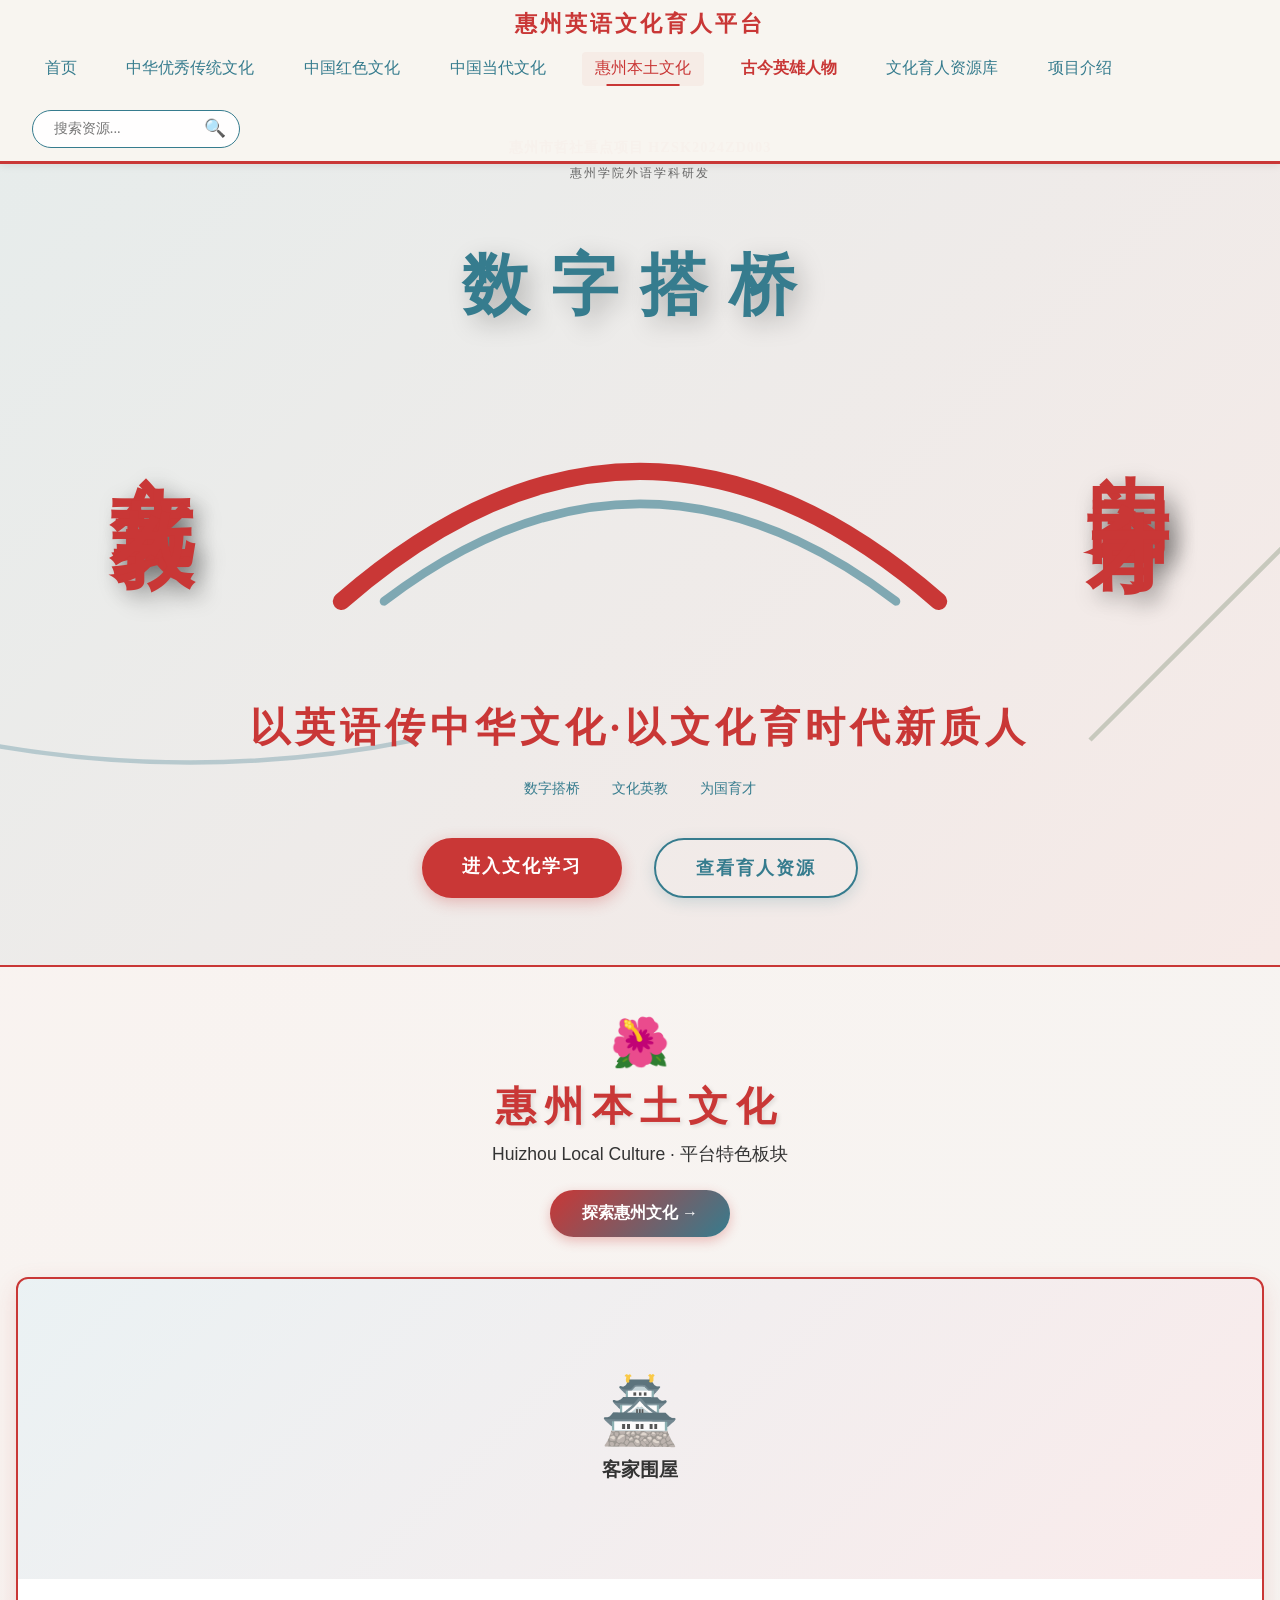
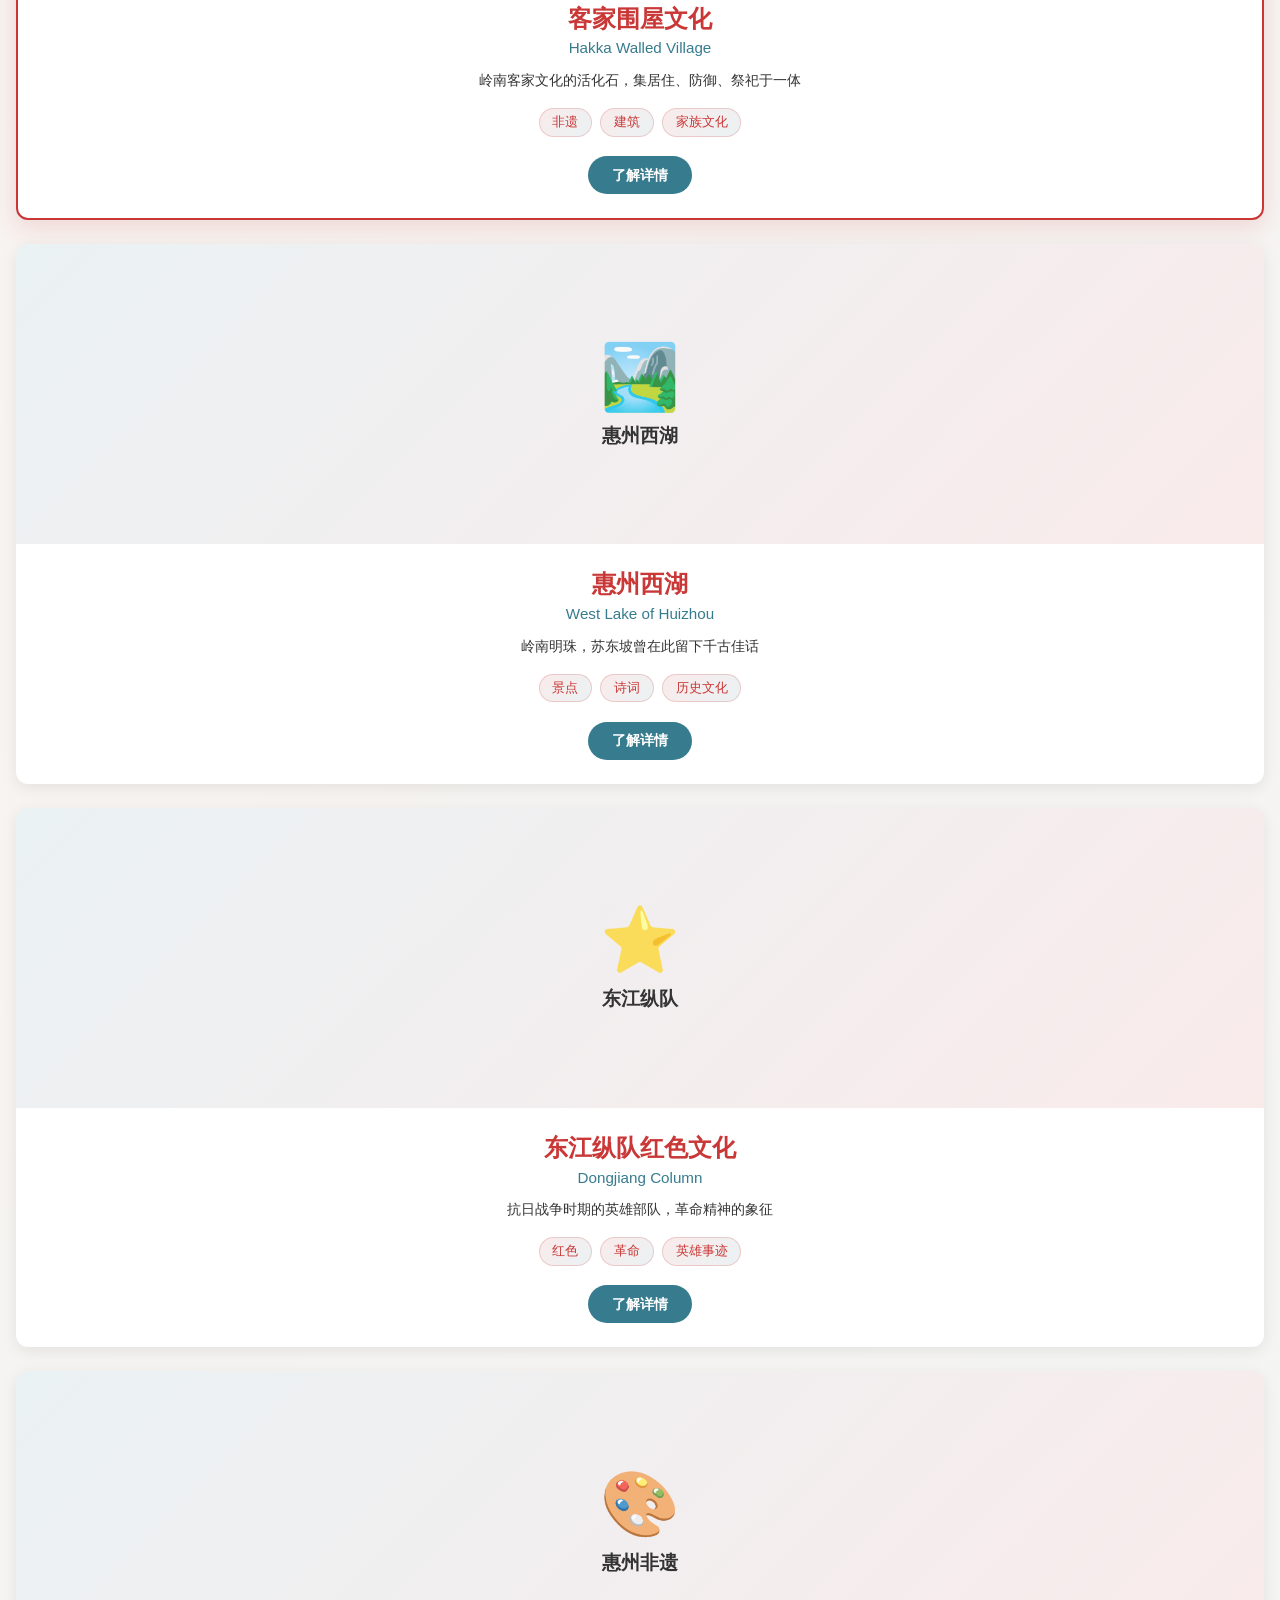
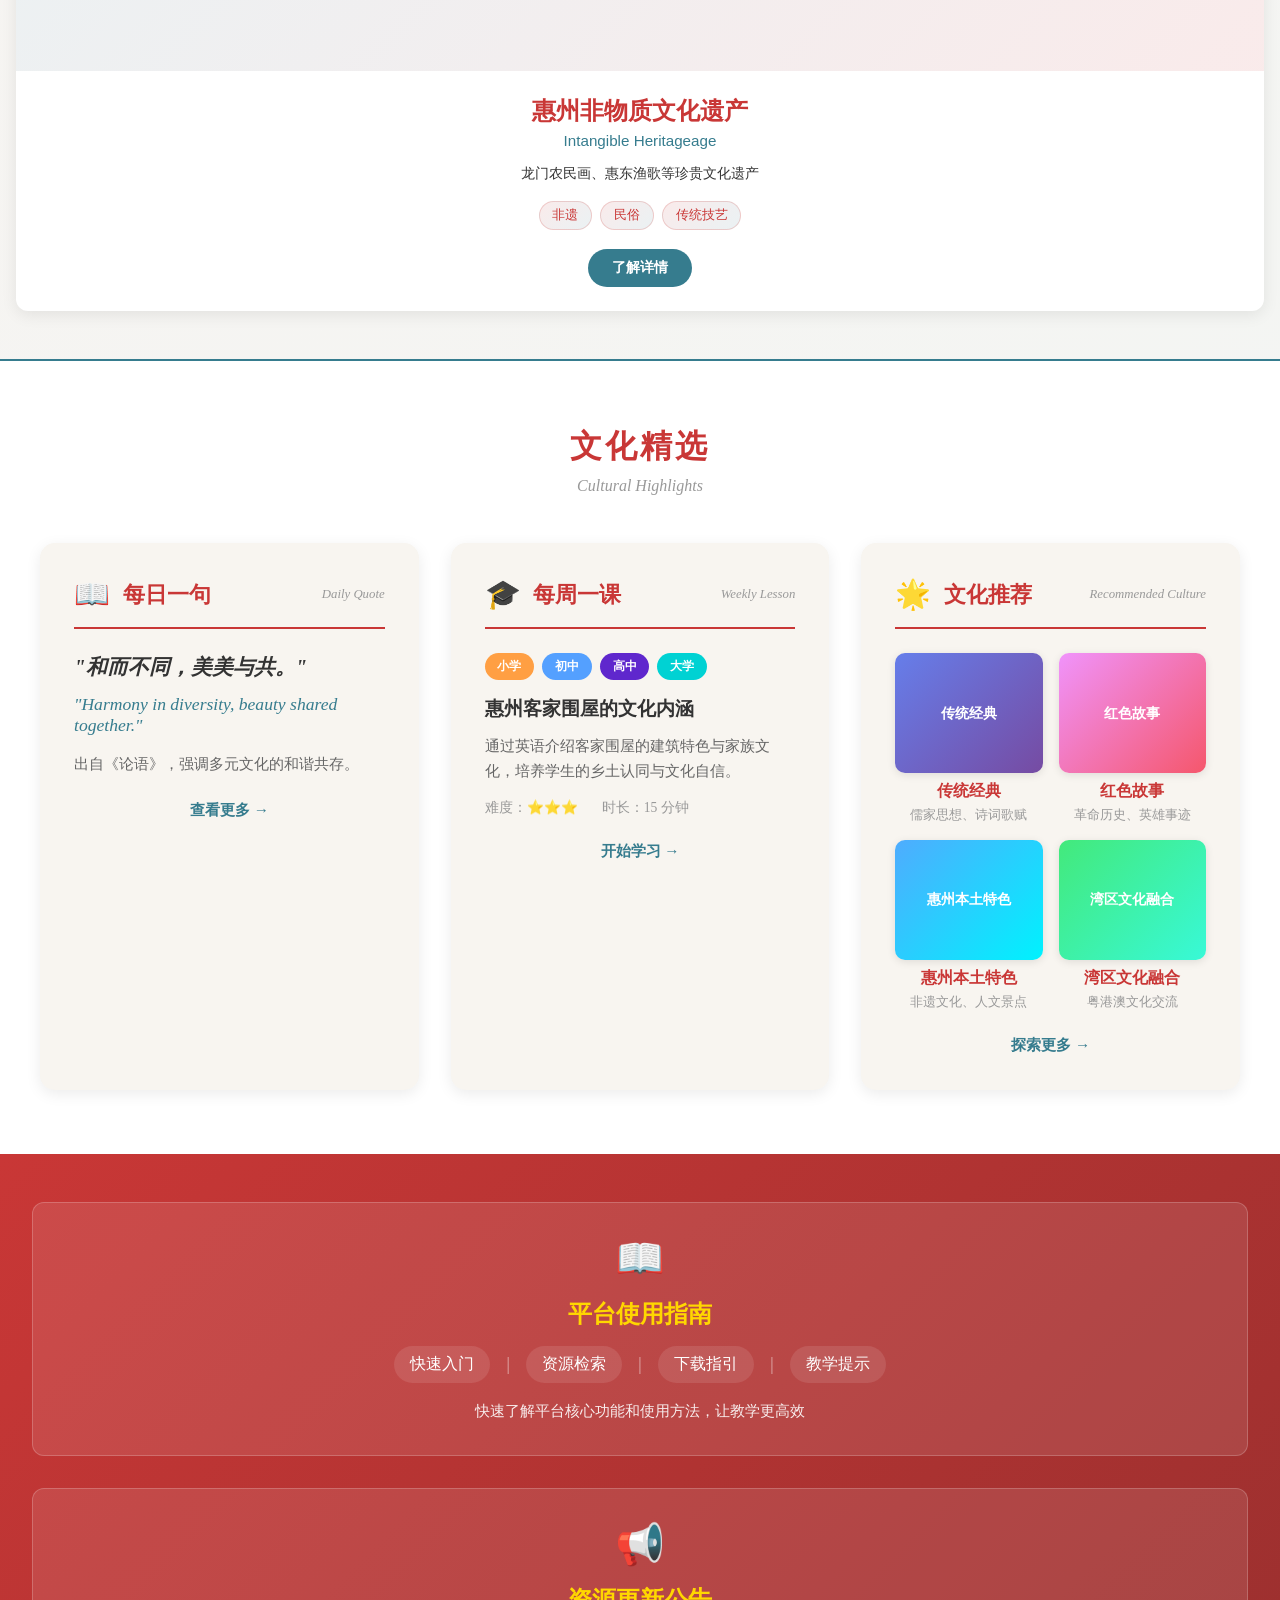
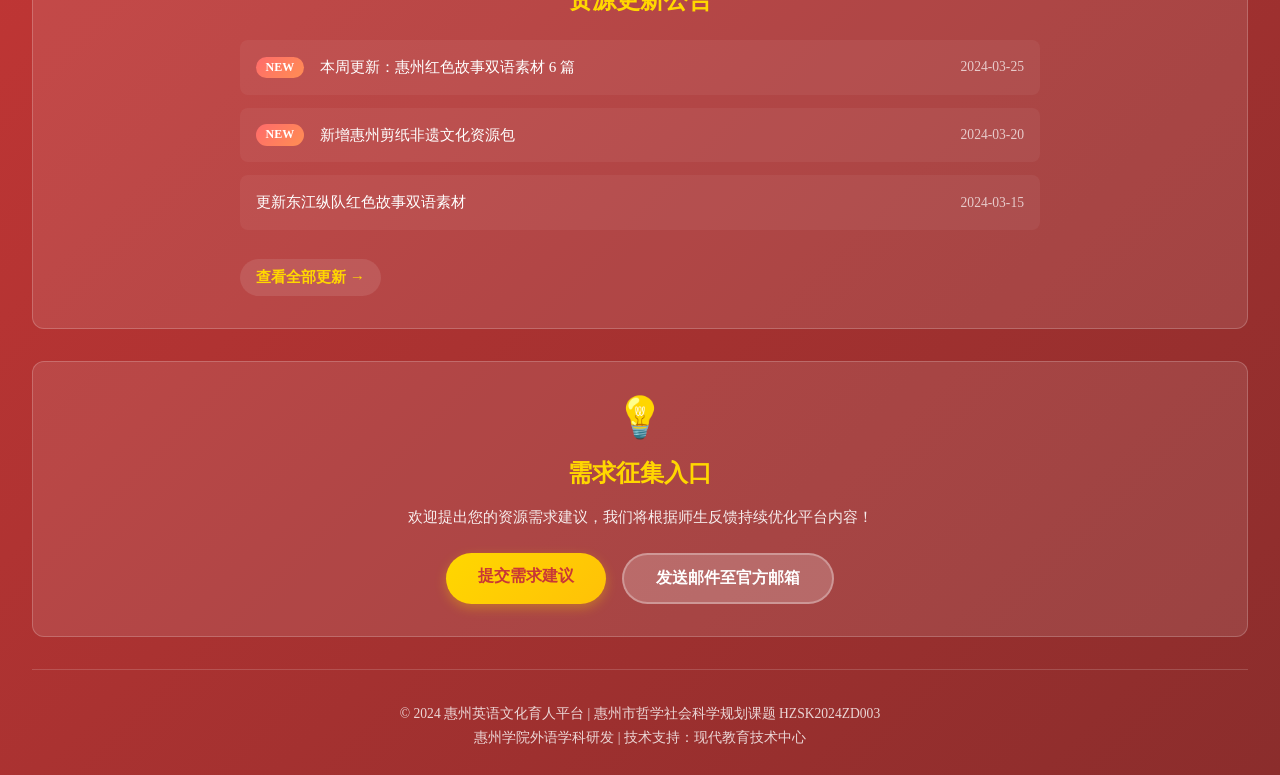
==== commit 99dda3a6: "更新 index.html" ====
--- a/index.html
+++ b/index.html
@@ -41,9 +41,6 @@
                 <!-- 西湖轮廓 -->
                 <path class="west-lake" d="M 100 300 Q 200 280 300 300 T 500 300" 
                       stroke="#367C8E" stroke-width="2" fill="none" opacity="0.3"/>
-                <!-- 客家围屋轮廓 -->
-                <rect class="hakka-house" x="600" y="250" width="150" height="80" 
-                      stroke="#C93736" stroke-width="2" fill="none" opacity="0.3"/>
                 <!-- 罗浮山轮廓 -->
                 <path class="luofu-mountain" d="M 800 300 L 900 200 L 1000 300" 
                       stroke="#5A7D5A" stroke-width="2" fill="none" opacity="0.3"/>
